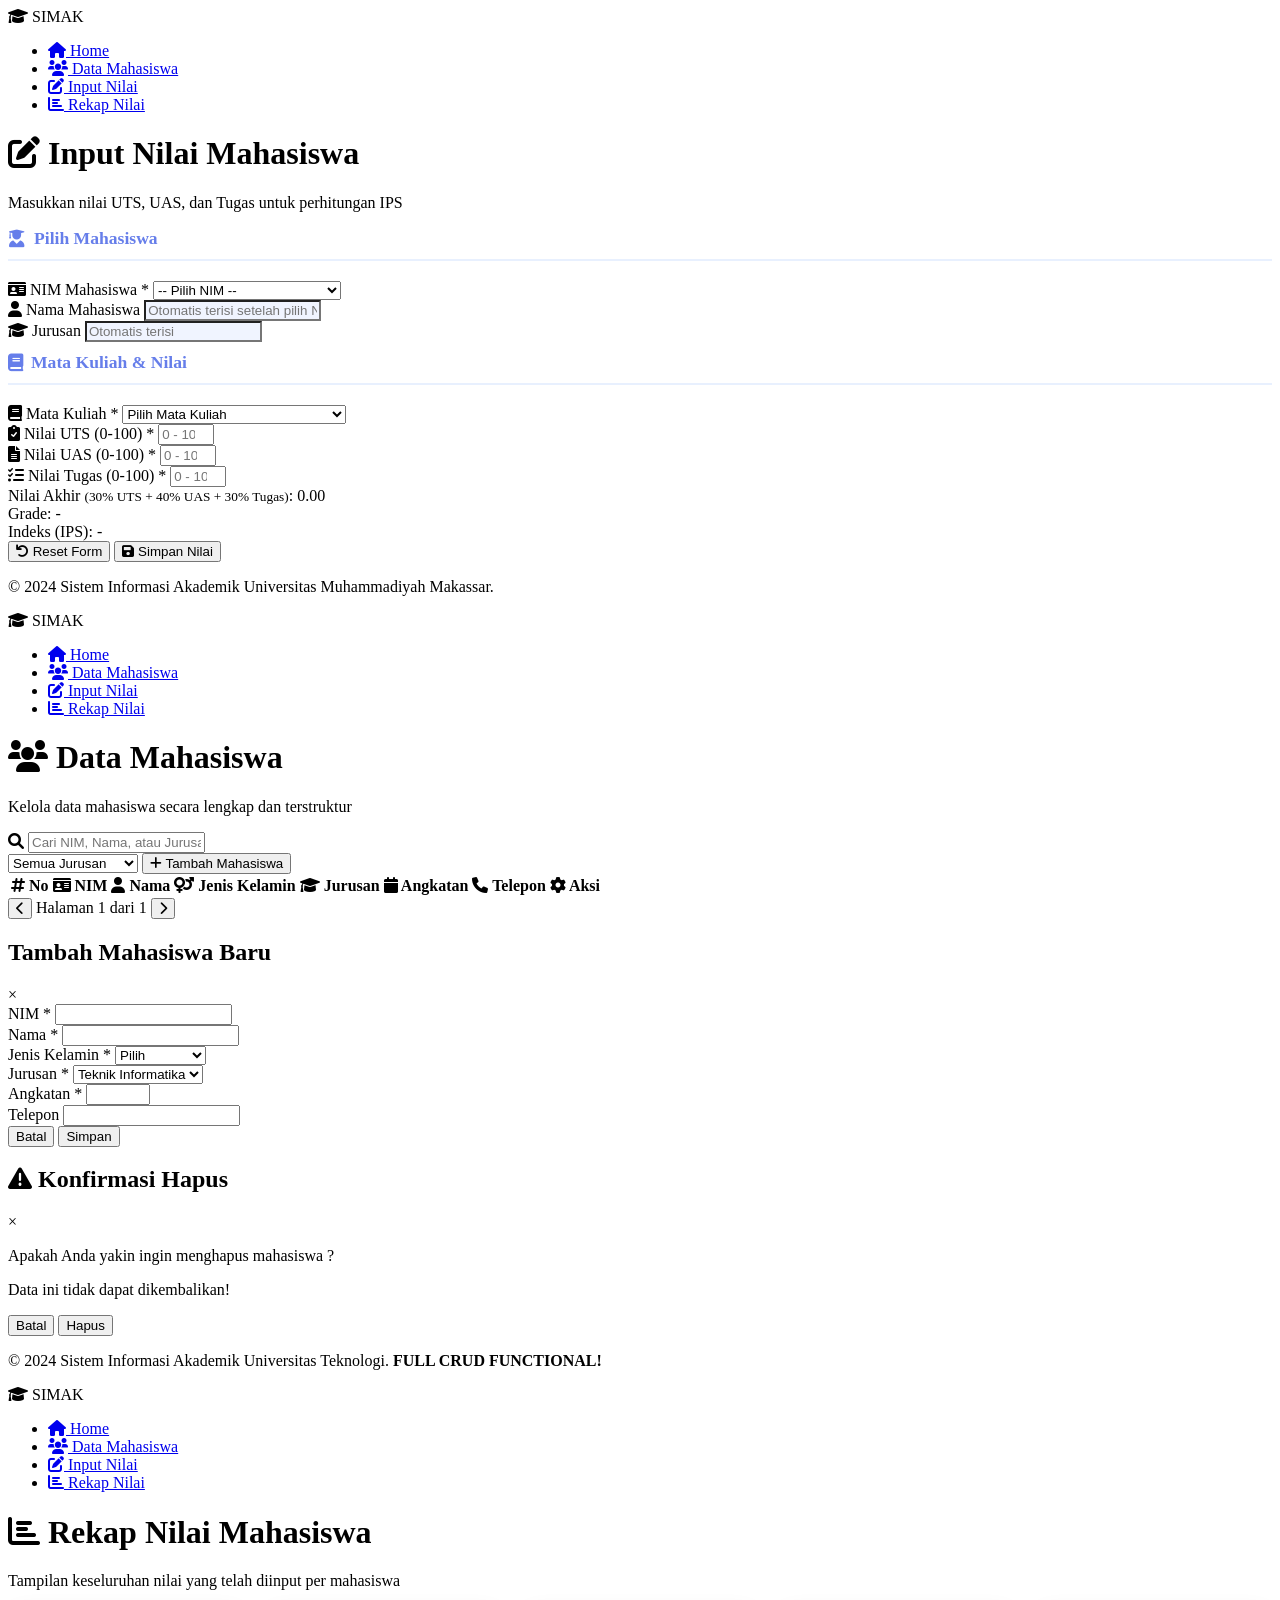
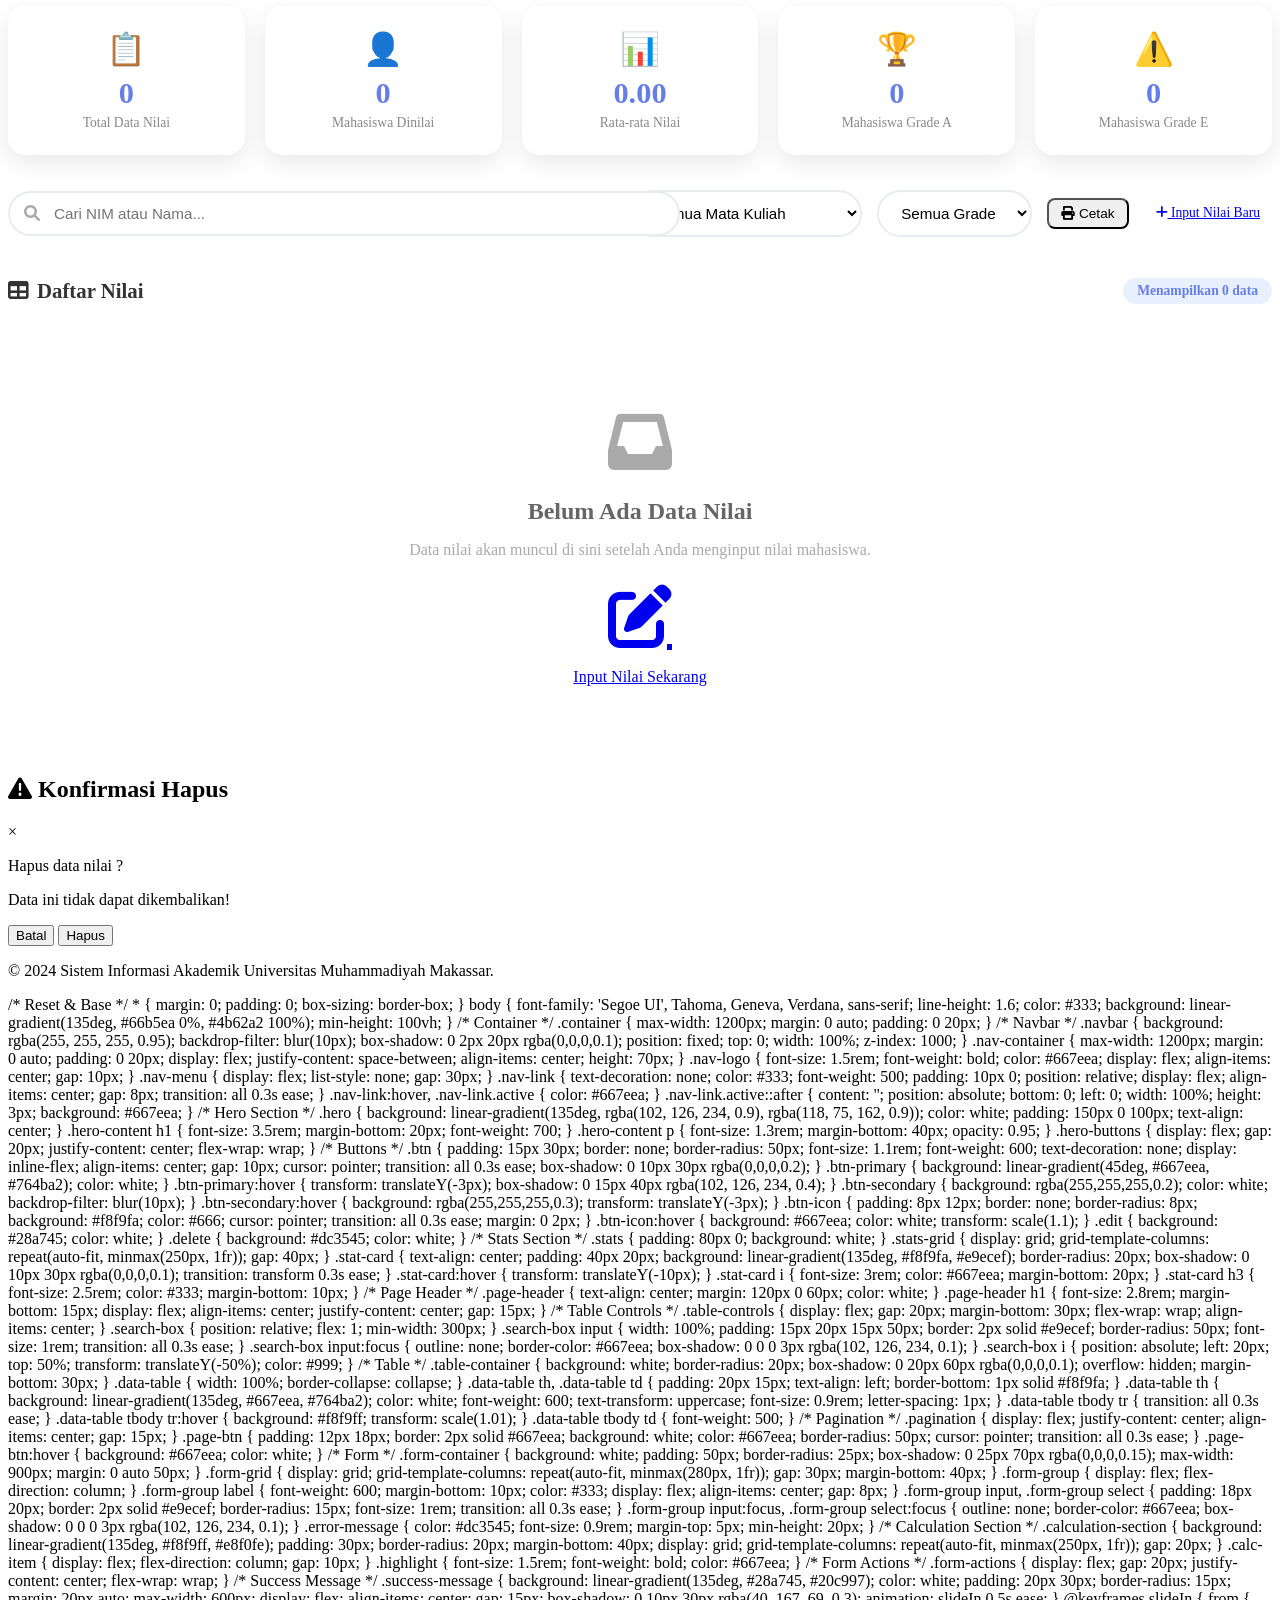
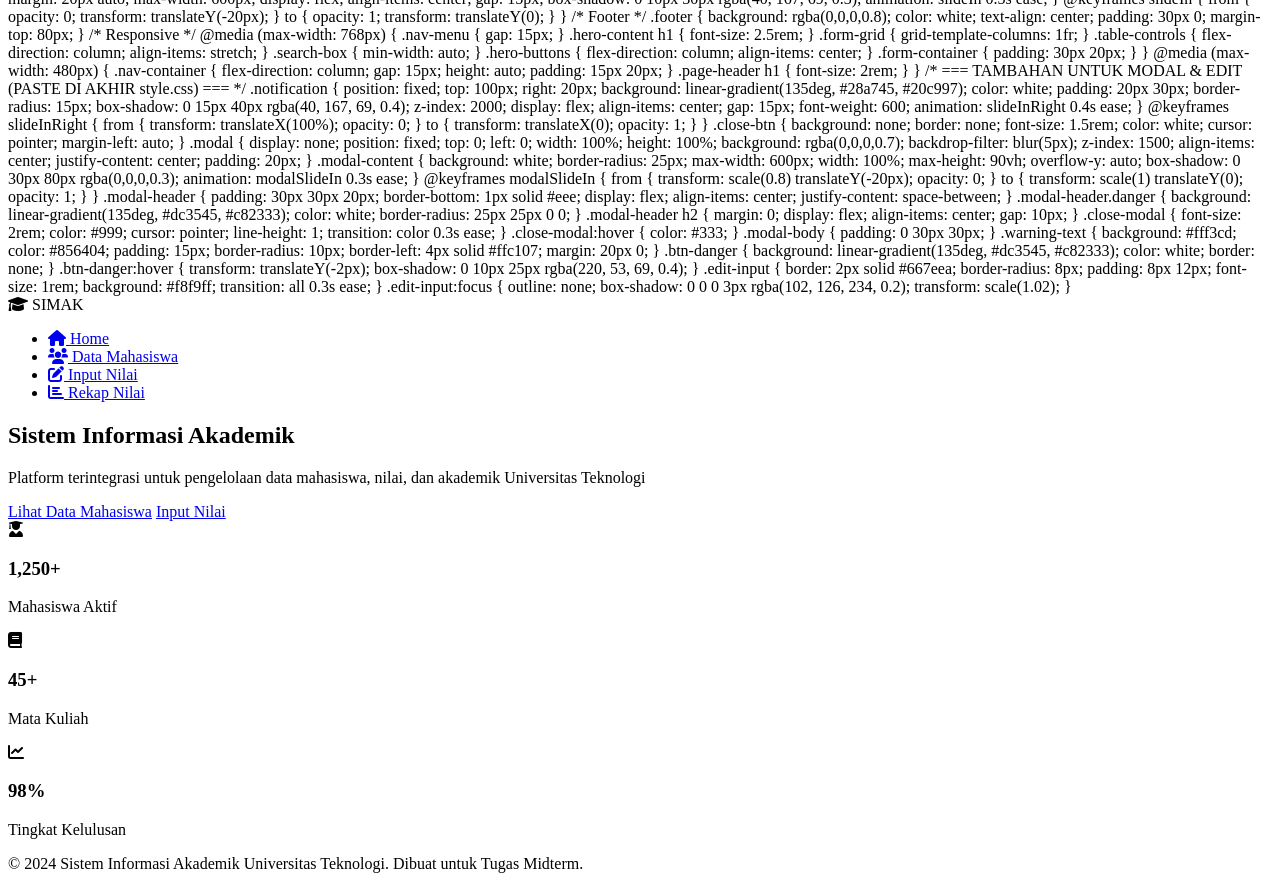
==== input-nilai.html @ 6f0e0223 "Create input-nilai.html" ====
<!DOCTYPE html>
<html lang="id">
<head>
    <meta charset="UTF-8">
    <meta name="viewport" content="width=device-width, initial-scale=1.0">
    <title>Input Nilai - SIMAK</title>
    <link rel="stylesheet" href="style.css">
    <link href="https://cdnjs.cloudflare.com/ajax/libs/font-awesome/6.0.0/css/all.min.css" rel="stylesheet">
</head>
<body>
    <!-- Navbar -->
    <nav class="navbar">
        <div class="nav-container">
            <div class="nav-logo">
                <i class="fas fa-graduation-cap"></i>
                SIMAK
            </div>
            <ul class="nav-menu">
                <li><a href="index.html" class="nav-link"><i class="fas fa-home"></i> Home</a></li>
                <li><a href="mahasiswa.html" class="nav-link"><i class="fas fa-users"></i> Data Mahasiswa</a></li>
                <li><a href="input-nilai.html" class="nav-link active"><i class="fas fa-edit"></i> Input Nilai</a></li>
                <li><a href="nilai.html" class="nav-link"><i class="fas fa-chart-bar"></i> Rekap Nilai</a></li>
            </ul>
        </div>
    </nav>

    <div class="container">
        <!-- Header -->
        <div class="page-header">
            <h1><i class="fas fa-edit"></i> Input Nilai Mahasiswa</h1>
            <p>Masukkan nilai UTS, UAS, dan Tugas untuk perhitungan IPS</p>
        </div>

        <!-- Alert jika tidak ada data mahasiswa -->
        <div id="noStudentAlert" class="no-data-alert" style="display:none;">
            <i class="fas fa-exclamation-circle"></i>
            <div>
                <strong>Belum ada data mahasiswa!</strong>
                <p>Silakan tambahkan data mahasiswa terlebih dahulu sebelum menginput nilai.</p>
                <a href="mahasiswa.html" class="btn btn-primary" style="margin-top:12px; display:inline-flex;">
                    <i class="fas fa-users"></i> Tambah Data Mahasiswa
                </a>
            </div>
        </div>

        <!-- Form Input Nilai -->
        <form class="form-container" id="nilaiForm">
            <!-- Pilih Mahasiswa -->
            <div class="form-section-title"><i class="fas fa-user-graduate"></i> Pilih Mahasiswa</div>
            <div class="form-grid">
                <div class="form-group">
                    <label for="nimSelect"><i class="fas fa-id-card"></i> NIM Mahasiswa *</label>
                    <select id="nimSelect" name="nim" required>
                        <option value="">-- Pilih NIM --</option>
                    </select>
                    <span class="error-message" id="nimError"></span>
                </div>
                <div class="form-group">
                    <label for="namaDisplay"><i class="fas fa-user"></i> Nama Mahasiswa</label>
                    <input type="text" id="namaDisplay" name="nama" readonly placeholder="Otomatis terisi setelah pilih NIM" style="background:#f0f4ff; cursor:not-allowed;">
                </div>
                <div class="form-group">
                    <label for="jurusanDisplay"><i class="fas fa-graduation-cap"></i> Jurusan</label>
                    <input type="text" id="jurusanDisplay" readonly placeholder="Otomatis terisi" style="background:#f0f4ff; cursor:not-allowed;">
                </div>
            </div>

            <!-- Mata Kuliah -->
            <div class="form-section-title"><i class="fas fa-book"></i> Mata Kuliah & Nilai</div>
            <div class="form-grid">
                <div class="form-group">
                    <label for="matkul"><i class="fas fa-book"></i> Mata Kuliah *</label>
                    <select id="matkul" name="matkul" required>
                        <option value="">Pilih Mata Kuliah</option>
                        <option value="Pemrograman Web">Pemrograman Web (3 SKS)</option>
                        <option value="Basis Data">Basis Data (3 SKS)</option>
                        <option value="Algoritma">Struktur Data & Algoritma (3 SKS)</option>
                        <option value="Jaringan">Jaringan Komputer (3 SKS)</option>
                        <option value="AI">Kecerdasan Buatan (3 SKS)</option>
                    </select>
                </div>
                <div class="form-group">
                    <label for="uts"><i class="fas fa-clipboard-check"></i> Nilai UTS (0-100) *</label>
                    <input type="number" id="uts" name="uts" min="0" max="100" required placeholder="0 - 100">
                    <span class="error-message" id="utsError"></span>
                </div>
                <div class="form-group">
                    <label for="uas"><i class="fas fa-file-alt"></i> Nilai UAS (0-100) *</label>
                    <input type="number" id="uas" name="uas" min="0" max="100" required placeholder="0 - 100">
                    <span class="error-message" id="uasError"></span>
                </div>
                <div class="form-group">
                    <label for="tugas"><i class="fas fa-tasks"></i> Nilai Tugas (0-100) *</label>
                    <input type="number" id="tugas" name="tugas" min="0" max="100" required placeholder="0 - 100">
                    <span class="error-message" id="tugasError"></span>
                </div>
            </div>

            <!-- Perhitungan Otomatis -->
            <div class="calculation-section">
                <div class="calc-item">
                    <label>Nilai Akhir <small>(30% UTS + 40% UAS + 30% Tugas)</small>:</label>
                    <span id="nilaiAkhir" class="highlight">0.00</span>
                </div>
                <div class="calc-item">
                    <label>Grade:</label>
                    <span id="grade" class="highlight">-</span>
                </div>
                <div class="calc-item">
                    <label>Indeks (IPS):</label>
                    <span id="indeks" class="highlight">-</span>
                </div>
            </div>

            <!-- Tombol Submit -->
            <div class="form-actions">
                <button type="reset" class="btn btn-secondary" onclick="resetForm()">
                    <i class="fas fa-undo"></i> Reset Form
                </button>
                <button type="submit" class="btn btn-primary">
                    <i class="fas fa-save"></i> Simpan Nilai
                </button>
            </div>
        </form>

        <!-- Success Message -->
        <div id="successMessage" class="success-message" style="display: none;">
            <i class="fas fa-check-circle"></i>
            <span id="successText">Data nilai berhasil disimpan!</span>
            <a href="nilai.html" style="color:white; margin-left:15px; text-decoration:underline;">Lihat Rekap Nilai →</a>
        </div>
    </div>

    <footer class="footer">
        <div class="container">
            <p>&copy; 2024 Sistem Informasi Akademik Universitas Muhammadiyah Makassar.</p>
        </div>
    </footer>

    <style>
        .form-section-title {
            font-size: 1.1rem;
            font-weight: 700;
            color: #667eea;
            margin-bottom: 20px;
            margin-top: 10px;
            display: flex;
            align-items: center;
            gap: 8px;
            border-bottom: 2px solid #e8f0fe;
            padding-bottom: 10px;
        }
        .no-data-alert {
            background: #fff8e1;
            border-left: 5px solid #ffc107;
            border-radius: 15px;
            padding: 25px 30px;
            display: flex;
            align-items: flex-start;
            gap: 20px;
            margin-bottom: 30px;
            max-width: 900px;
            margin: 0 auto 30px;
            color: #7a5c00;
        }
        .no-data-alert i {
            font-size: 2rem;
            color: #ffc107;
            margin-top: 3px;
        }
        .no-data-alert p { margin: 5px 0 0; }
    </style>

    <script>
        // Load students from localStorage
        const defaultStudents = [
            { id: 1, nim: '211001234', nama: 'Budi Santoso', jurusan: 'TI' },
            { id: 2, nim: '211001235', nama: 'Siti Aisyah', jurusan: 'SI' },
            { id: 3, nim: '211001236', nama: 'Ahmad Fauzi', jurusan: 'TK' },
            { id: 4, nim: '221001237', nama: 'Indah Permata', jurusan: 'TI' },
            { id: 5, nim: '221001238', nama: 'Rizky Pratama', jurusan: 'SI' },
            { id: 6, nim: '211001239', nama: 'Novia Sari', jurusan: 'TK' },
            { id: 7, nim: '221001240', nama: 'Doni Setiawan', jurusan: 'TI' },
            { id: 8, nim: '211001241', nama: 'Larasati', jurusan: 'SI' },
            { id: 9, nim: '221001242', nama: 'Fajar Nugroho', jurusan: 'TK' },
            { id: 10, nim: '211001243', nama: 'Melati Putri', jurusan: 'TI' }
        ];

        const jurusanMap = { TI: 'Teknik Informatika', SI: 'Sistem Informasi', TK: 'Teknik Komputer' };

        let students = JSON.parse(localStorage.getItem('students')) || defaultStudents;

        document.addEventListener('DOMContentLoaded', function () {
            populateNimDropdown();
        });

        function populateNimDropdown() {
            const nimSelect = document.getElementById('nimSelect');
            nimSelect.innerHTML = '<option value="">-- Pilih NIM --</option>';

            if (!students || students.length === 0) {
                document.getElementById('noStudentAlert').style.display = 'flex';
                document.getElementById('nilaiForm').style.display = 'none';
                return;
            }

            students.forEach(s => {
                const opt = document.createElement('option');
                opt.value = s.nim;
                opt.textContent = `${s.nim} - ${s.nama}`;
                nimSelect.appendChild(opt);
            });
        }

        // Auto-fill nama & jurusan saat pilih NIM
        document.getElementById('nimSelect').addEventListener('change', function () {
            const nim = this.value;
            const student = students.find(s => s.nim === nim);
            if (student) {
                document.getElementById('namaDisplay').value = student.nama;
                document.getElementById('jurusanDisplay').value = jurusanMap[student.jurusan] || student.jurusan;
            } else {
                document.getElementById('namaDisplay').value = '';
                document.getElementById('jurusanDisplay').value = '';
            }
        });

        // Real-time calculation
        ['uts', 'uas', 'tugas'].forEach(id => {
            document.getElementById(id).addEventListener('input', calculateNilai);
        });

        function calculateNilai() {
            const uts = parseFloat(document.getElementById('uts').value) || 0;
            const uas = parseFloat(document.getElementById('uas').value) || 0;
            const tugas = parseFloat(document.getElementById('tugas').value) || 0;

            const nilaiAkhir = (uts * 0.3) + (uas * 0.4) + (tugas * 0.3);
            document.getElementById('nilaiAkhir').textContent = nilaiAkhir.toFixed(2);

            const grade = getGrade(nilaiAkhir);
            document.getElementById('grade').textContent = grade;
            document.getElementById('indeks').textContent = getIndeks(grade).toFixed(2);
        }

        function getGrade(nilai) {
            if (nilai >= 80) return 'A';
            if (nilai >= 70) return 'B';
            if (nilai >= 60) return 'C';
            if (nilai >= 50) return 'D';
            return 'E';
        }

        function getIndeks(grade) {
            return { 'A': 4, 'B': 3, 'C': 2.5, 'D': 1.5, 'E': 0 }[grade] || 0;
        }

        function resetForm() {
            document.getElementById('namaDisplay').value = '';
            document.getElementById('jurusanDisplay').value = '';
            document.getElementById('nilaiAkhir').textContent = '0.00';
            document.getElementById('grade').textContent = '-';
            document.getElementById('indeks').textContent = '-';
        }

        // Form validation & save
        document.getElementById('nilaiForm').addEventListener('submit', function (e) {
            e.preventDefault();
            let isValid = true;

            const nim = document.getElementById('nimSelect').value;
            if (!nim) {
                document.getElementById('nimError').textContent = 'Pilih NIM mahasiswa terlebih dahulu';
                isValid = false;
            } else {
                document.getElementById('nimError').textContent = '';
            }

            ['uts', 'uas', 'tugas'].forEach(id => {
                const value = parseFloat(document.getElementById(id).value);
                if (isNaN(value) || value < 0 || value > 100) {
                    document.getElementById(id + 'Error').textContent = 'Nilai harus 0-100';
                    isValid = false;
                } else {
                    document.getElementById(id + 'Error').textContent = '';
                }
            });

            if (!isValid) return;

            // Build record
            const student = students.find(s => s.nim === nim);
            const uts = parseFloat(document.getElementById('uts').value);
            const uas = parseFloat(document.getElementById('uas').value);
            const tugas = parseFloat(document.getElementById('tugas').value);
            const nilaiAkhir = (uts * 0.3) + (uas * 0.4) + (tugas * 0.3);
            const grade = getGrade(nilaiAkhir);
            const matkul = document.getElementById('matkul').value;

            const record = {
                id: Date.now(),
                nim: student.nim,
                nama: student.nama,
                jurusan: student.jurusan,
                matkul,
                uts, uas, tugas,
                nilaiAkhir: parseFloat(nilaiAkhir.toFixed(2)),
                grade,
                indeks: getIndeks(grade),
                tanggal: new Date().toLocaleDateString('id-ID')
            };

            // Save to localStorage
            let nilaiData = JSON.parse(localStorage.getItem('nilaiData')) || [];
            // Cek apakah sudah ada nilai untuk NIM + matkul yang sama, kalau ada replace
            const existingIdx = nilaiData.findIndex(n => n.nim === record.nim && n.matkul === record.matkul);
            if (existingIdx >= 0) {
                nilaiData[existingIdx] = record;
            } else {
                nilaiData.push(record);
            }
            localStorage.setItem('nilaiData', JSON.stringify(nilaiData));

            const msg = document.getElementById('successMessage');
            document.getElementById('successText').textContent =
                `Nilai ${student.nama} (${matkul}) berhasil disimpan! Grade: ${grade}`;
            msg.style.display = 'flex';
            setTimeout(() => { msg.style.display = 'none'; }, 5000);

            this.reset();
            resetForm();
        });
    </script>
</body>
</html>

<!DOCTYPE html>
<html lang="id">
<head>
    <meta charset="UTF-8">
    <meta name="viewport" content="width=device-width, initial-scale=1.0">
    <title>Data Mahasiswa - SIMAK</title>
    <link rel="stylesheet" href="style.css">
    <link href="https://cdnjs.cloudflare.com/ajax/libs/font-awesome/6.0.0/css/all.min.css" rel="stylesheet">
</head>
<body>
    <!-- Navbar -->
    <nav class="navbar">
        <div class="nav-container">
            <div class="nav-logo">
                <i class="fas fa-graduation-cap"></i>
                SIMAK
            </div>
            <ul class="nav-menu">
                <li><a href="index.html" class="nav-link"><i class="fas fa-home"></i> Home</a></li>
                <li><a href="mahasiswa.html" class="nav-link active"><i class="fas fa-users"></i> Data Mahasiswa</a></li>
                <li><a href="input-nilai.html" class="nav-link"><i class="fas fa-edit"></i> Input Nilai</a></li>
                <li><a href="nilai.html" class="nav-link"><i class="fas fa-chart-bar"></i> Rekap Nilai</a></li>
            </ul>
        </div>
    </nav>

    <div class="container">
        <!-- Header -->
        <div class="page-header">
            <h1><i class="fas fa-users"></i> Data Mahasiswa</h1>
            <p>Kelola data mahasiswa secara lengkap dan terstruktur</p>
        </div>

        <!-- Notification -->
        <div id="notification" class="notification" style="display: none;">
            <i class="fas fa-check-circle"></i>
            <span id="notificationText"></span>
            <button id="closeNotification" class="close-btn">&times;</button>
        </div>

        <!-- Search & Filter -->
        <div class="table-controls">
            <div class="search-box">
                <i class="fas fa-search"></i>
                <input type="text" id="searchInput" placeholder="Cari NIM, Nama, atau Jurusan...">
            </div>
            <select id="filterJurusan">
                <option value="">Semua Jurusan</option>
                <option value="TI">Teknik Informatika</option>
                <option value="SI">Sistem Informasi</option>
                <option value="TK">Teknik Komputer</option>
            </select>
            <button class="btn btn-primary" onclick="addNewStudent()">
                <i class="fas fa-plus"></i> Tambah Mahasiswa
            </button>
        </div>

        <!-- Tabel Mahasiswa -->
        <div class="table-container">
            <table class="data-table" id="mahasiswaTable">
                <thead>
                    <tr>
                        <th><i class="fas fa-hashtag"></i> No</th>
                        <th><i class="fas fa-id-card"></i> NIM</th>
                        <th><i class="fas fa-user"></i> Nama</th>
                        <th><i class="fas fa-venus-mars"></i> Jenis Kelamin</th>
                        <th><i class="fas fa-graduation-cap"></i> Jurusan</th>
                        <th><i class="fas fa-calendar"></i> Angkatan</th>
                        <th><i class="fas fa-phone"></i> Telepon</th>
                        <th><i class="fas fa-cog"></i> Aksi</th>
                    </tr>
                </thead>
                <tbody id="tableBody">
                    <!-- Data akan di-generate oleh JavaScript -->
                </tbody>
            </table>
        </div>

        <!-- Pagination -->
        <div class="pagination">
            <button class="page-btn" onclick="previousPage()"><i class="fas fa-chevron-left"></i></button>
            <span class="page-info" id="pageInfo">Halaman 1 dari 1</span>
            <button class="page-btn" onclick="nextPage()"><i class="fas fa-chevron-right"></i></button>
        </div>
    </div>

    <!-- Modal Tambah/Edit -->
    <div id="studentModal" class="modal">
        <div class="modal-content">
            <div class="modal-header">
                <h2 id="modalTitle">Tambah Mahasiswa Baru</h2>
                <span class="close-modal" onclick="closeModal()">&times;</span>
            </div>
            <form id="studentForm">
                <div class="form-grid">
                    <div class="form-group">
                        <label>NIM *</label>
                        <input type="text" id="editNim" required pattern="[0-9]{9}">
                    </div>
                    <div class="form-group">
                        <label>Nama *</label>
                        <input type="text" id="editNama" required>
                    </div>
                    <div class="form-group">
                        <label>Jenis Kelamin *</label>
                        <select id="editJenisKelamin" required>
                            <option value="">Pilih</option>
                            <option value="Laki-laki">Laki-laki</option>
                            <option value="Perempuan">Perempuan</option>
                        </select>
                    </div>
                    <div class="form-group">
                        <label>Jurusan *</label>
                        <select id="editJurusan" required>
                            <option value="TI">Teknik Informatika</option>
                            <option value="SI">Sistem Informasi</option>
                            <option value="TK">Teknik Komputer</option>
                        </select>
                    </div>
                    <div class="form-group">
                        <label>Angkatan *</label>
                        <input type="number" id="editAngkatan" min="2010" max="2025" required>
                    </div>
                    <div class="form-group">
                        <label>Telepon</label>
                        <input type="tel" id="editTelepon">
                    </div>
                </div>
                <div class="form-actions">
                    <button type="button" class="btn btn-secondary" onclick="closeModal()">Batal</button>
                    <button type="submit" class="btn btn-primary">Simpan</button>
                </div>
            </form>
        </div>
    </div>

    <!-- Delete Confirmation Modal -->
    <div id="deleteModal" class="modal">
        <div class="modal-content">
            <div class="modal-header danger">
                <h2><i class="fas fa-exclamation-triangle"></i> Konfirmasi Hapus</h2>
                <span class="close-modal" onclick="closeDeleteModal()">&times;</span>
            </div>
            <div class="modal-body">
                <p>Apakah Anda yakin ingin menghapus mahasiswa <strong id="deleteName"></strong>?</p>
                <p class="warning-text">Data ini tidak dapat dikembalikan!</p>
            </div>
            <div class="form-actions">
                <button type="button" class="btn btn-secondary" onclick="closeDeleteModal()">Batal</button>
                <button type="button" class="btn btn-danger" onclick="confirmDelete()">Hapus</button>
            </div>
        </div>
    </div>

    <footer class="footer">
        <div class="container">
            <p>&copy; 2024 Sistem Informasi Akademik Universitas Teknologi. <strong>FULL CRUD FUNCTIONAL!</strong></p>
        </div>
    </footer>

    <script>
        // Data Mahasiswa (Local Storage)
        let students = JSON.parse(localStorage.getItem('students')) || [
            { id: 1, nim: '211001234', nama: 'Budi Santoso', jenisKelamin: 'Laki-laki', jurusan: 'TI', angkatan: 2025, telepon: '08123456789' },
            { id: 2, nim: '211001235', nama: 'Siti Aisyah', jenisKelamin: 'Perempuan', jurusan: 'SI', angkatan: 2025, telepon: '08123456790' },
            { id: 3, nim: '211001236', nama: 'Ahmad Fauzi', jenisKelamin: 'Laki-laki', jurusan: 'TK', angkatan: 2025, telepon: '08123456791' },
            { id: 4, nim: '221001237', nama: 'Indah Permata', jenisKelamin: 'Perempuan', jurusan: 'TI', angkatan: 2025, telepon: '08123456792' },
            { id: 5, nim: '221001238', nama: 'Rizky Pratama', jenisKelamin: 'Laki-laki', jurusan: 'SI', angkatan: 2025, telepon: '08123456793' },
            { id: 6, nim: '211001239', nama: 'Novia Sari', jenisKelamin: 'Perempuan', jurusan: 'TK', angkatan: 2025, telepon: '08123456794' },
            { id: 7, nim: '221001240', nama: 'Doni Setiawan', jenisKelamin: 'Laki-laki', jurusan: 'TI', angkatan: 2024, telepon: '08123456795' },
            { id: 8, nim: '211001241', nama: 'Larasati', jenisKelamin: 'Perempuan', jurusan: 'SI', angkatan: 2025, telepon: '08123456796' },
            { id: 9, nim: '221001242', nama: 'Fajar Nugroho', jenisKelamin: 'Laki-laki', jurusan: 'TK', angkatan: 2025, telepon: '08123456797' },
            { id: 10, nim: '211001243', nama: 'Melati Putri', jenisKelamin: 'Perempuan', jurusan: 'TI', angkatan: 2025, telepon: '08123456798' }
        ];

        let currentPage = 1;
        const itemsPerPage = 5;
        let editingId = null;

        // Initialize
        document.addEventListener('DOMContentLoaded', function() {
            saveData();
            renderTable();
            setupEventListeners();
        });

        // Render Table
        function renderTable() {
            const tbody = document.getElementById('tableBody');
            const startIndex = (currentPage - 1) * itemsPerPage;
            const endIndex = startIndex + itemsPerPage;
            const paginatedStudents = students.slice(startIndex, endIndex);
            
            tbody.innerHTML = '';
            
            paginatedStudents.forEach((student, index) => {
                const row = document.createElement('tr');
                row.innerHTML = `
                    <td>${startIndex + index + 1}</td>
                    <td>${student.nim}</td>
                    <td class="editable" data-field="nama" data-id="${student.id}">${student.nama}</td>
                    <td>${student.jenisKelamin}</td>
                    <td>${student.jurusan}</td>
                    <td>${student.angkatan}</td>
                    <td>${student.telepon || '-'}</td>
                    <td>
                        <button class="btn-icon edit" onclick="editStudent(${student.id})" title="Edit">
                            <i class="fas fa-edit"></i>
                        </button>
                        <button class="btn-icon delete" onclick="showDeleteModal(${student.id}, '${student.nama}')" title="Hapus">
                            <i class="fas fa-trash"></i>
                        </button>
                    </td>
                `;
                tbody.appendChild(row);
            });
            
            updatePagination();
            makeEditable();
        }

        // Make cells editable (double-click nama)
        function makeEditable() {
            const editableCells = document.querySelectorAll('.editable');
            editableCells.forEach(cell => {
                cell.addEventListener('dblclick', function() {
                    if (editingId) return; // Only one edit at a time
                    
                    const studentId = parseInt(this.dataset.id);
                    const field = this.dataset.field;
                    editingId = studentId;
                    
                    const originalValue = this.textContent;
                    const input = document.createElement('input');
                    input.type = 'text';
                    input.value = originalValue;
                    input.className = 'edit-input';
                    input.style.width = '200px';
                    
                    this.textContent = '';
                    this.appendChild(input);
                    input.focus();
                    input.select();
                    
                    input.addEventListener('blur', function() {
                        const newValue = this.value.trim();
                        updateStudentField(studentId, field, newValue || originalValue);
                        this.parentElement.textContent = newValue || originalValue;
                        editingId = null;
                    });
                    
                    input.addEventListener('keypress', function(e) {
                        if (e.key === 'Enter') {
                            this.blur();
                        }
                    });
                });
            });
        }

        // Update single field
        function updateStudentField(id, field, value) {
            const student = students.find(s => s.id === id);
            if (student) {
                student[field] = value;
                saveData();
                showNotification(`Data ${field} berhasil diupdate!`);
            }
        }

        // Edit Student (Full Modal)
        function editStudent(id) {
            const student = students.find(s => s.id === id);
            if (!student) return;
            
            editingId = id;
            document.getElementById('modalTitle').textContent = 'Edit Mahasiswa';
            document.getElementById('editNim').value = student.nim;
            document.getElementById('editNama').value = student.nama;
            document.getElementById('editJenisKelamin').value = student.jenisKelamin;
            document.getElementById('editJurusan').value = student.jurusan;
            document.getElementById('editAngkatan').value = student.angkatan;
            document.getElementById('editTelepon').value = student.telepon || '';
            
            document.getElementById('studentModal').style.display = 'flex';
        }

        // Add New Student
        function addNewStudent() {
            editingId = 'new';
            document.getElementById('modalTitle').textContent = 'Tambah Mahasiswa Baru';
            document.getElementById('studentForm').reset();
            document.getElementById('studentModal').style.display = 'flex';
        }

        // Modal Form Submit
        document.getElementById('studentForm').addEventListener('submit', function(e) {
            e.preventDefault();
            
            const nim = document.getElementById('editNim').value;
            const nama = document.getElementById('editNama').value;
            const jenisKelamin = document.getElementById('editJenisKelamin').value;
            const jurusan = document.getElementById('editJurusan').value;
            const angkatan = document.getElementById('editAngkatan').value;
            const telepon = document.getElementById('editTelepon').value;
            
            if (editingId === 'new') {
                // Add new
                const newId = Math.max(...students.map(s => s.id)) + 1;
                students.push({
                    id: newId,
                    nim, nama, jenisKelamin, jurusan, angkatan: parseInt(angkatan), telepon
                });
                showNotification('Mahasiswa baru berhasil ditambahkan!');
            } else {
                // Update existing
                const student = students.find(s => s.id == editingId);
                if (student) {
                    student.nim = nim;
                    student.nama = nama;
                    student.jenisKelamin = jenisKelamin;
                    student.jurusan = jurusan;
                    student.angkatan = parseInt(angkatan);
                    student.telepon = telepon;
                    showNotification('Data mahasiswa berhasil diupdate!');
                }
            }
            
            saveData();
            renderTable();
            closeModal();
        });

        // Delete Functions
        let deleteId = null;
        function showDeleteModal(id, name) {
            deleteId = id;
            document.getElementById('deleteName').textContent = name;
            document.getElementById('deleteModal').style.display = 'flex';
        }

        function confirmDelete() {
            students = students.filter(s => s.id !== deleteId);
            saveData();
            renderTable();
            closeDeleteModal();
            showNotification('Mahasiswa berhasil dihapus!');
        }

        function closeDeleteModal() {
            document.getElementById('deleteModal').style.display = 'none';
            deleteId = null;
        }

        // Modal Controls
        function closeModal() {
            document.getElementById('studentModal').style.display = 'none';
            editingId = null;
        }

        // Pagination
        function updatePagination() {
            const totalPages = Math.ceil(students.length / itemsPerPage);
            document.getElementById('pageInfo').textContent = `Halaman ${currentPage} dari ${totalPages}`;
        }

        function previousPage() {
            if (currentPage > 1) {
                currentPage--;
                renderTable();
            }
        }

        function nextPage() {
            const totalPages = Math.ceil(students.length / itemsPerPage);
            if (currentPage < totalPages) {
                currentPage++;
                renderTable();
            }
        }

        // Search & Filter
        document.getElementById('searchInput').addEventListener('keyup', function() {
            filterTable();
        });

        document.getElementById('filterJurusan').addEventListener('change', function() {
            filterTable();
        });

        function filterTable() {
            const searchValue = document.getElementById('searchInput').value.toLowerCase();
            const jurusanFilter = document.getElementById('filterJurusan').value.toLowerCase();
            
            // Reset to page 1 on filter
            currentPage = 1;
            
            // Filter students
            let filteredStudents = students.filter(student => {
                const matchesSearch = student.nim.toLowerCase().includes(searchValue) ||
                                    student.nama.toLowerCase().includes(searchValue) ||
                                    student.jurusan.toLowerCase().includes(searchValue);
                const matchesJurusan = !jurusanFilter || student.jurusan.toLowerCase().includes(jurusanFilter);
                return matchesSearch && matchesJurusan;
            });
            
            // Temporary override for filtered data
            renderFilteredTable(filteredStudents);
        }

        function renderFilteredTable(filteredStudents) {
            const tbody = document.getElementById('tableBody');
            const startIndex = (currentPage - 1) * itemsPerPage;
            const endIndex = startIndex + itemsPerPage;
            const paginated = filteredStudents.slice(startIndex, endIndex);
            
            tbody.innerHTML = '';
            paginated.forEach((student, index) => {
                const row = document.createElement('tr');
                row.innerHTML = `
                    <td>${startIndex + index + 1}</td>
                    <td>${student.nim}</td>
                    <td class="editable" data-field="nama" data-id="${student.id}">${student.nama}</td>
                    <td>${student.jenisKelamin}</td>
                    <td>${student.jurusan}</td>
                    <td>${student.angkatan}</td>
                    <td>${student.telepon || '-'}</td>
                    <td>
                        <button class="btn-icon edit" onclick="editStudent(${student.id})">
                            <i class="fas fa-edit"></i>
                        </button>
                        <button class="btn-icon delete" onclick="showDeleteModal(${student.id}, '${student.nama}')">
                            <i class="fas fa-trash"></i>
                        </button>
                    </td>
                `;
                tbody.appendChild(row);
            });
            
            makeEditable();
            updatePaginationFiltered(filteredStudents.length);
        }

        function updatePaginationFiltered(filteredCount) {
            const totalPages = Math.ceil(filteredCount / itemsPerPage);
            document.getElementById('pageInfo').textContent = `Hasil: ${filteredCount} | Halaman ${currentPage} dari ${totalPages}`;
        }

        // Local Storage
        function saveData() {
            localStorage.setItem('students', JSON.stringify(students));
        }

        // Notifications
        function showNotification(message) {
            const notification = document.getElementById('notification');
            document.getElementById('notificationText').textContent = message;
            notification.style.display = 'flex';
            notification.className = 'notification success';
            setTimeout(() => {
                notification.style.display = 'none';
            }, 3000);
        }

        document.getElementById('closeNotification').addEventListener('click', function() {
            document.getElementById('notification').style.display = 'none';
        });

        // Event Listeners
        function setupEventListeners() {
            // Close modals on outside click
            window.onclick = function(event) {
                const studentModal = document.getElementById('studentModal');
                const deleteModal = document.getElementById('deleteModal');
                
                if (event.target === studentModal) closeModal();
                if (event.target === deleteModal) closeDeleteModal();
            }
        }
    </script>
</body>
</html>
<!DOCTYPE html>
<html lang="id">
<head>
    <meta charset="UTF-8">
    <meta name="viewport" content="width=device-width, initial-scale=1.0">
    <title>Rekap Nilai - SIMAK</title>
    <link rel="stylesheet" href="style.css">
    <link href="https://cdnjs.cloudflare.com/ajax/libs/font-awesome/6.0.0/css/all.min.css" rel="stylesheet">
    <style>
        /* Grade badges */
        .badge {
            display: inline-block;
            padding: 4px 14px;
            border-radius: 50px;
            font-weight: 700;
            font-size: 0.9rem;
            letter-spacing: 0.5px;
        }
        .badge-A { background: #d4edda; color: #155724; }
        .badge-B { background: #cce5ff; color: #004085; }
        .badge-C { background: #fff3cd; color: #856404; }
        .badge-D { background: #fde8d0; color: #7a3e00; }
        .badge-E { background: #f8d7da; color: #721c24; }

        /* Summary cards */
        .summary-grid {
            display: grid;
            grid-template-columns: repeat(auto-fit, minmax(180px, 1fr));
            gap: 20px;
            margin-bottom: 35px;
        }
        .summary-card {
            background: white;
            border-radius: 18px;
            padding: 24px 20px;
            text-align: center;
            box-shadow: 0 8px 25px rgba(0,0,0,0.09);
            transition: transform 0.3s ease;
        }
        .summary-card:hover { transform: translateY(-6px); }
        .summary-card .card-icon {
            font-size: 2rem;
            margin-bottom: 10px;
        }
        .summary-card .card-value {
            font-size: 1.9rem;
            font-weight: 800;
            color: #667eea;
            line-height: 1;
        }
        .summary-card .card-label {
            font-size: 0.85rem;
            color: #888;
            margin-top: 6px;
        }

        /* Empty state */
        .empty-state {
            text-align: center;
            padding: 70px 20px;
            color: #aaa;
        }
        .empty-state i { font-size: 4rem; margin-bottom: 20px; display: block; }
        .empty-state h3 { font-size: 1.5rem; color: #666; margin-bottom: 10px; }
        .empty-state p { margin-bottom: 25px; }

        /* Filter bar */
        .filter-bar {
            display: flex;
            gap: 15px;
            flex-wrap: wrap;
            align-items: center;
            margin-bottom: 25px;
        }
        .filter-bar select, .filter-bar input {
            padding: 12px 18px;
            border: 2px solid #e9ecef;
            border-radius: 50px;
            font-size: 0.95rem;
            transition: border-color 0.3s;
            background: white;
        }
        .filter-bar select:focus, .filter-bar input:focus {
            outline: none;
            border-color: #667eea;
        }
        .filter-bar .search-wrap {
            position: relative;
            flex: 1;
            min-width: 220px;
        }
        .filter-bar .search-wrap input {
            width: 100%;
            padding-left: 44px;
        }
        .filter-bar .search-wrap i {
            position: absolute;
            left: 16px;
            top: 50%;
            transform: translateY(-50%);
            color: #aaa;
        }

        /* Table nilai akhir column color */
        .nilai-cell { font-weight: 700; }
        .nilai-high { color: #28a745; }
        .nilai-mid  { color: #fd7e14; }
        .nilai-low  { color: #dc3545; }

        .btn-sm {
            padding: 6px 12px;
            font-size: 0.85rem;
            border-radius: 8px;
        }

        .section-head {
            display: flex;
            justify-content: space-between;
            align-items: center;
            margin-bottom: 20px;
            flex-wrap: wrap;
            gap: 15px;
        }
        .section-head h2 {
            font-size: 1.3rem;
            color: #333;
            display: flex;
            align-items: center;
            gap: 8px;
        }
        .total-badge {
            background: #e8f0fe;
            color: #667eea;
            padding: 5px 14px;
            border-radius: 50px;
            font-size: 0.85rem;
            font-weight: 600;
        }

        /* Print-friendly */
        @media print {
            .navbar, .filter-bar, .form-actions, .btn, footer { display: none !important; }
            body { background: white !important; }
            .table-container { box-shadow: none; }
        }
    </style>
</head>
<body>
    <!-- Navbar -->
    <nav class="navbar">
        <div class="nav-container">
            <div class="nav-logo">
                <i class="fas fa-graduation-cap"></i>
                SIMAK
            </div>
            <ul class="nav-menu">
                <li><a href="index.html" class="nav-link"><i class="fas fa-home"></i> Home</a></li>
                <li><a href="mahasiswa.html" class="nav-link"><i class="fas fa-users"></i> Data Mahasiswa</a></li>
                <li><a href="input-nilai.html" class="nav-link"><i class="fas fa-edit"></i> Input Nilai</a></li>
                <li><a href="nilai.html" class="nav-link active"><i class="fas fa-chart-bar"></i> Rekap Nilai</a></li>
            </ul>
        </div>
    </nav>

    <div class="container">
        <!-- Header -->
        <div class="page-header">
            <h1><i class="fas fa-chart-bar"></i> Rekap Nilai Mahasiswa</h1>
            <p>Tampilan keseluruhan nilai yang telah diinput per mahasiswa</p>
        </div>

        <!-- Summary Cards -->
        <div class="summary-grid" id="summaryGrid">
            <div class="summary-card">
                <div class="card-icon">📋</div>
                <div class="card-value" id="totalEntries">0</div>
                <div class="card-label">Total Data Nilai</div>
            </div>
            <div class="summary-card">
                <div class="card-icon">👤</div>
                <div class="card-value" id="totalMahasiswa">0</div>
                <div class="card-label">Mahasiswa Dinilai</div>
            </div>
            <div class="summary-card">
                <div class="card-icon">📊</div>
                <div class="card-value" id="avgNilai">0.00</div>
                <div class="card-label">Rata-rata Nilai</div>
            </div>
            <div class="summary-card">
                <div class="card-icon">🏆</div>
                <div class="card-value" id="gradeACount">0</div>
                <div class="card-label">Mahasiswa Grade A</div>
            </div>
            <div class="summary-card">
                <div class="card-icon">⚠️</div>
                <div class="card-value" id="gradeECount">0</div>
                <div class="card-label">Mahasiswa Grade E</div>
            </div>
        </div>

        <!-- Filter Bar -->
        <div class="filter-bar">
            <div class="search-wrap">
                <i class="fas fa-search"></i>
                <input type="text" id="searchInput" placeholder="Cari NIM atau Nama...">
            </div>
            <select id="filterMatkul">
                <option value="">Semua Mata Kuliah</option>
                <option value="Pemrograman Web">Pemrograman Web</option>
                <option value="Basis Data">Basis Data</option>
                <option value="Algoritma">Struktur Data & Algoritma</option>
                <option value="Jaringan">Jaringan Komputer</option>
                <option value="AI">Kecerdasan Buatan</option>
            </select>
            <select id="filterGrade">
                <option value="">Semua Grade</option>
                <option value="A">Grade A</option>
                <option value="B">Grade B</option>
                <option value="C">Grade C</option>
                <option value="D">Grade D</option>
                <option value="E">Grade E</option>
            </select>
            <button class="btn btn-secondary btn-sm" onclick="window.print()">
                <i class="fas fa-print"></i> Cetak
            </button>
            <a href="input-nilai.html" class="btn btn-primary btn-sm">
                <i class="fas fa-plus"></i> Input Nilai Baru
            </a>
        </div>

        <!-- Section header + count -->
        <div class="section-head">
            <h2><i class="fas fa-table"></i> Daftar Nilai</h2>
            <span class="total-badge" id="showingCount">Menampilkan 0 data</span>
        </div>

        <!-- Table -->
        <div class="table-container" id="tableWrapper">
            <!-- Empty state shown when no data -->
            <div class="empty-state" id="emptyState">
                <i class="fas fa-inbox"></i>
                <h3>Belum Ada Data Nilai</h3>
                <p>Data nilai akan muncul di sini setelah Anda menginput nilai mahasiswa.</p>
                <a href="input-nilai.html" class="btn btn-primary">
                    <i class="fas fa-edit"></i> Input Nilai Sekarang
                </a>
            </div>

            <table class="data-table" id="nilaiTable" style="display:none;">
                <thead>
                    <tr>
                        <th><i class="fas fa-hashtag"></i> No</th>
                        <th><i class="fas fa-id-card"></i> NIM</th>
                        <th><i class="fas fa-user"></i> Nama</th>
                        <th><i class="fas fa-graduation-cap"></i> Jurusan</th>
                        <th><i class="fas fa-book"></i> Mata Kuliah</th>
                        <th><i class="fas fa-clipboard-check"></i> UTS</th>
                        <th><i class="fas fa-file-alt"></i> UAS</th>
                        <th><i class="fas fa-tasks"></i> Tugas</th>
                        <th><i class="fas fa-calculator"></i> Nilai Akhir</th>
                        <th><i class="fas fa-medal"></i> Grade</th>
                        <th><i class="fas fa-star"></i> Indeks</th>
                        <th><i class="fas fa-calendar"></i> Tanggal</th>
                        <th><i class="fas fa-cog"></i> Aksi</th>
                    </tr>
                </thead>
                <tbody id="tableBody"></tbody>
            </table>
        </div>

        <!-- Pagination -->
        <div class="pagination" id="paginationWrap" style="margin-top:20px; display:none;">
            <button class="page-btn" onclick="changePage(-1)"><i class="fas fa-chevron-left"></i></button>
            <span class="page-info" id="pageInfo">Halaman 1 dari 1</span>
            <button class="page-btn" onclick="changePage(1)"><i class="fas fa-chevron-right"></i></button>
        </div>
    </div>

    <!-- Delete Confirm Modal -->
    <div id="deleteModal" class="modal">
        <div class="modal-content">
            <div class="modal-header danger">
                <h2><i class="fas fa-exclamation-triangle"></i> Konfirmasi Hapus</h2>
                <span class="close-modal" onclick="closeDelete()">&times;</span>
            </div>
            <div class="modal-body">
                <p>Hapus data nilai <strong id="deleteLabel"></strong>?</p>
                <p class="warning-text">Data ini tidak dapat dikembalikan!</p>
            </div>
            <div class="form-actions">
                <button class="btn btn-secondary" onclick="closeDelete()">Batal</button>
                <button class="btn btn-danger" onclick="confirmDelete()">Hapus</button>
            </div>
        </div>
    </div>

    <footer class="footer">
        <div class="container">
            <p>&copy; 2024 Sistem Informasi Akademik Universitas Muhammadiyah Makassar.</p>
        </div>
    </footer>

    <script>
        const jurusanMap = { TI: 'Teknik Informatika', SI: 'Sistem Informasi', TK: 'Teknik Komputer' };
        let nilaiData = [];
        let filteredData = [];
        let currentPage = 1;
        const itemsPerPage = 8;
        let deleteId = null;

        document.addEventListener('DOMContentLoaded', function () {
            loadData();
            renderAll();

            document.getElementById('searchInput').addEventListener('input', applyFilter);
            document.getElementById('filterMatkul').addEventListener('change', applyFilter);
            document.getElementById('filterGrade').addEventListener('change', applyFilter);
        });

        function loadData() {
            nilaiData = JSON.parse(localStorage.getItem('nilaiData')) || [];
        }

        function renderAll() {
            applyFilter();
            renderSummary();
        }

        function renderSummary() {
            document.getElementById('totalEntries').textContent = nilaiData.length;
            const uniqueNim = [...new Set(nilaiData.map(n => n.nim))];
            document.getElementById('totalMahasiswa').textContent = uniqueNim.length;
            const avg = nilaiData.length
                ? (nilaiData.reduce((s, n) => s + n.nilaiAkhir, 0) / nilaiData.length).toFixed(2)
                : '0.00';
            document.getElementById('avgNilai').textContent = avg;
            document.getElementById('gradeACount').textContent = nilaiData.filter(n => n.grade === 'A').length;
            document.getElementById('gradeECount').textContent = nilaiData.filter(n => n.grade === 'E').length;
        }

        function applyFilter() {
            const search = document.getElementById('searchInput').value.toLowerCase();
            const matkul = document.getElementById('filterMatkul').value;
            const grade  = document.getElementById('filterGrade').value;

            filteredData = nilaiData.filter(n => {
                const matchSearch = n.nim.toLowerCase().includes(search) || n.nama.toLowerCase().includes(search);
                const matchMatkul = !matkul || n.matkul === matkul;
                const matchGrade  = !grade  || n.grade === grade;
                return matchSearch && matchMatkul && matchGrade;
            });

            currentPage = 1;
            renderTable();
        }

        function renderTable() {
            const tbody = document.getElementById('tableBody');
            const table = document.getElementById('nilaiTable');
            const empty = document.getElementById('emptyState');
            const pag   = document.getElementById('paginationWrap');

            if (filteredData.length === 0) {
                table.style.display = 'none';
                empty.style.display = 'block';
                pag.style.display = 'none';
                document.getElementById('showingCount').textContent = 'Menampilkan 0 data';
                return;
            }

            empty.style.display = 'none';
            table.style.display = 'table';

            const start = (currentPage - 1) * itemsPerPage;
            const end   = start + itemsPerPage;
            const page  = filteredData.slice(start, end);
            const totalPages = Math.ceil(filteredData.length / itemsPerPage);

            tbody.innerHTML = '';
            page.forEach((n, idx) => {
                const jurusan = jurusanMap[n.jurusan] || n.jurusan;
                const naClass = n.nilaiAkhir >= 70 ? 'nilai-high' : n.nilaiAkhir >= 50 ? 'nilai-mid' : 'nilai-low';
                const row = document.createElement('tr');
                row.innerHTML = `
                    <td>${start + idx + 1}</td>
                    <td><strong>${n.nim}</strong></td>
                    <td>${n.nama}</td>
                    <td><small>${jurusan}</small></td>
                    <td>${n.matkul}</td>
                    <td>${n.uts}</td>
                    <td>${n.uas}</td>
                    <td>${n.tugas}</td>
                    <td class="nilai-cell ${naClass}">${n.nilaiAkhir.toFixed(2)}</td>
                    <td><span class="badge badge-${n.grade}">${n.grade}</span></td>
                    <td>${n.indeks.toFixed(2)}</td>
                    <td><small>${n.tanggal || '-'}</small></td>
                    <td>
                        <button class="btn-icon delete" onclick="showDelete(${n.id}, '${n.nama} - ${n.matkul}')" title="Hapus">
                            <i class="fas fa-trash"></i>
                        </button>
                    </td>
                `;
                tbody.appendChild(row);
            });

            document.getElementById('pageInfo').textContent = `Halaman ${currentPage} dari ${totalPages}`;
            document.getElementById('showingCount').textContent = `Menampilkan ${filteredData.length} data`;
            pag.style.display = totalPages > 1 ? 'flex' : 'none';
        }

        function changePage(dir) {
            const totalPages = Math.ceil(filteredData.length / itemsPerPage);
            currentPage = Math.max(1, Math.min(totalPages, currentPage + dir));
            renderTable();
        }

        // Delete
        function showDelete(id, label) {
            deleteId = id;
            document.getElementById('deleteLabel').textContent = label;
            document.getElementById('deleteModal').style.display = 'flex';
        }

        function confirmDelete() {
            nilaiData = nilaiData.filter(n => n.id !== deleteId);
            localStorage.setItem('nilaiData', JSON.stringify(nilaiData));
            closeDelete();
            renderAll();
        }

        function closeDelete() {
            document.getElementById('deleteModal').style.display = 'none';
            deleteId = null;
        }

        window.onclick = function (e) {
            const m = document.getElementById('deleteModal');
            if (e.target === m) closeDelete();
        };
    </script>
</body>
</html>

/* Reset & Base */
* {
    margin: 0;
    padding: 0;
    box-sizing: border-box;
}

body {
    font-family: 'Segoe UI', Tahoma, Geneva, Verdana, sans-serif;
    line-height: 1.6;
    color: #333;
    background: linear-gradient(135deg, #66b5ea 0%, #4b62a2 100%);
    min-height: 100vh;
}

/* Container */
.container {
    max-width: 1200px;
    margin: 0 auto;
    padding: 0 20px;
}

/* Navbar */
.navbar {
    background: rgba(255, 255, 255, 0.95);
    backdrop-filter: blur(10px);
    box-shadow: 0 2px 20px rgba(0,0,0,0.1);
    position: fixed;
    top: 0;
    width: 100%;
    z-index: 1000;
}

.nav-container {
    max-width: 1200px;
    margin: 0 auto;
    padding: 0 20px;
    display: flex;
    justify-content: space-between;
    align-items: center;
    height: 70px;
}

.nav-logo {
    font-size: 1.5rem;
    font-weight: bold;
    color: #667eea;
    display: flex;
    align-items: center;
    gap: 10px;
}

.nav-menu {
    display: flex;
    list-style: none;
    gap: 30px;
}

.nav-link {
    text-decoration: none;
    color: #333;
    font-weight: 500;
    padding: 10px 0;
    position: relative;
    display: flex;
    align-items: center;
    gap: 8px;
    transition: all 0.3s ease;
}

.nav-link:hover,
.nav-link.active {
    color: #667eea;
}

.nav-link.active::after {
    content: '';
    position: absolute;
    bottom: 0;
    left: 0;
    width: 100%;
    height: 3px;
    background: #667eea;
}

/* Hero Section */
.hero {
    background: linear-gradient(135deg, rgba(102, 126, 234, 0.9), rgba(118, 75, 162, 0.9));
    color: white;
    padding: 150px 0 100px;
    text-align: center;
}

.hero-content h1 {
    font-size: 3.5rem;
    margin-bottom: 20px;
    font-weight: 700;
}

.hero-content p {
    font-size: 1.3rem;
    margin-bottom: 40px;
    opacity: 0.95;
}

.hero-buttons {
    display: flex;
    gap: 20px;
    justify-content: center;
    flex-wrap: wrap;
}

/* Buttons */
.btn {
    padding: 15px 30px;
    border: none;
    border-radius: 50px;
    font-size: 1.1rem;
    font-weight: 600;
    text-decoration: none;
    display: inline-flex;
    align-items: center;
    gap: 10px;
    cursor: pointer;
    transition: all 0.3s ease;
    box-shadow: 0 10px 30px rgba(0,0,0,0.2);
}

.btn-primary {
    background: linear-gradient(45deg, #667eea, #764ba2);
    color: white;
}

.btn-primary:hover {
    transform: translateY(-3px);
    box-shadow: 0 15px 40px rgba(102, 126, 234, 0.4);
}

.btn-secondary {
    background: rgba(255,255,255,0.2);
    color: white;
    backdrop-filter: blur(10px);
}

.btn-secondary:hover {
    background: rgba(255,255,255,0.3);
    transform: translateY(-3px);
}

.btn-icon {
    padding: 8px 12px;
    border: none;
    border-radius: 8px;
    background: #f8f9fa;
    color: #666;
    cursor: pointer;
    transition: all 0.3s ease;
    margin: 0 2px;
}

.btn-icon:hover {
    background: #667eea;
    color: white;
    transform: scale(1.1);
}

.edit { background: #28a745; color: white; }
.delete { background: #dc3545; color: white; }

/* Stats Section */
.stats {
    padding: 80px 0;
    background: white;
}

.stats-grid {
    display: grid;
    grid-template-columns: repeat(auto-fit, minmax(250px, 1fr));
    gap: 40px;
}

.stat-card {
    text-align: center;
    padding: 40px 20px;
    background: linear-gradient(135deg, #f8f9fa, #e9ecef);
    border-radius: 20px;
    box-shadow: 0 10px 30px rgba(0,0,0,0.1);
    transition: transform 0.3s ease;
}

.stat-card:hover {
    transform: translateY(-10px);
}

.stat-card i {
    font-size: 3rem;
    color: #667eea;
    margin-bottom: 20px;
}

.stat-card h3 {
    font-size: 2.5rem;
    color: #333;
    margin-bottom: 10px;
}

/* Page Header */
.page-header {
    text-align: center;
    margin: 120px 0 60px;
    color: white;
}

.page-header h1 {
    font-size: 2.8rem;
    margin-bottom: 15px;
    display: flex;
    align-items: center;
    justify-content: center;
    gap: 15px;
}

/* Table Controls */
.table-controls {
    display: flex;
    gap: 20px;
    margin-bottom: 30px;
    flex-wrap: wrap;
    align-items: center;
}

.search-box {
    position: relative;
    flex: 1;
    min-width: 300px;
}

.search-box input {
    width: 100%;
    padding: 15px 20px 15px 50px;
    border: 2px solid #e9ecef;
    border-radius: 50px;
    font-size: 1rem;
    transition: all 0.3s ease;
}

.search-box input:focus {
    outline: none;
    border-color: #667eea;
    box-shadow: 0 0 0 3px rgba(102, 126, 234, 0.1);
}

.search-box i {
    position: absolute;
    left: 20px;
    top: 50%;
    transform: translateY(-50%);
    color: #999;
}

/* Table */
.table-container {
    background: white;
    border-radius: 20px;
    box-shadow: 0 20px 60px rgba(0,0,0,0.1);
    overflow: hidden;
    margin-bottom: 30px;
}

.data-table {
    width: 100%;
    border-collapse: collapse;
}

.data-table th,
.data-table td {
    padding: 20px 15px;
    text-align: left;
    border-bottom: 1px solid #f8f9fa;
}

.data-table th {
    background: linear-gradient(135deg, #667eea, #764ba2);
    color: white;
    font-weight: 600;
    text-transform: uppercase;
    font-size: 0.9rem;
    letter-spacing: 1px;
}

.data-table tbody tr {
    transition: all 0.3s ease;
}

.data-table tbody tr:hover {
    background: #f8f9ff;
    transform: scale(1.01);
}

.data-table tbody td {
    font-weight: 500;
}

/* Pagination */
.pagination {
    display: flex;
    justify-content: center;
    align-items: center;
    gap: 15px;
}

.page-btn {
    padding: 12px 18px;
    border: 2px solid #667eea;
    background: white;
    color: #667eea;
    border-radius: 50px;
    cursor: pointer;
    transition: all 0.3s ease;
}

.page-btn:hover {
    background: #667eea;
    color: white;
}

/* Form */
.form-container {
    background: white;
    padding: 50px;
    border-radius: 25px;
    box-shadow: 0 25px 70px rgba(0,0,0,0.15);
    max-width: 900px;
    margin: 0 auto 50px;
}

.form-grid {
    display: grid;
    grid-template-columns: repeat(auto-fit, minmax(280px, 1fr));
    gap: 30px;
    margin-bottom: 40px;
}

.form-group {
    display: flex;
    flex-direction: column;
}

.form-group label {
    font-weight: 600;
    margin-bottom: 10px;
    color: #333;
    display: flex;
    align-items: center;
    gap: 8px;
}

.form-group input,
.form-group select {
    padding: 18px 20px;
    border: 2px solid #e9ecef;
    border-radius: 15px;
    font-size: 1rem;
    transition: all 0.3s ease;
}

.form-group input:focus,
.form-group select:focus {
    outline: none;
    border-color: #667eea;
    box-shadow: 0 0 0 3px rgba(102, 126, 234, 0.1);
}

.error-message {
    color: #dc3545;
    font-size: 0.9rem;
    margin-top: 5px;
    min-height: 20px;
}

/* Calculation Section */
.calculation-section {
    background: linear-gradient(135deg, #f8f9ff, #e8f0fe);
    padding: 30px;
    border-radius: 20px;
    margin-bottom: 40px;
    display: grid;
    grid-template-columns: repeat(auto-fit, minmax(250px, 1fr));
    gap: 20px;
}

.calc-item {
    display: flex;
    flex-direction: column;
    gap: 10px;
}

.highlight {
    font-size: 1.5rem;
    font-weight: bold;
    color: #667eea;
}

/* Form Actions */
.form-actions {
    display: flex;
    gap: 20px;
    justify-content: center;
    flex-wrap: wrap;
}

/* Success Message */
.success-message {
    background: linear-gradient(135deg, #28a745, #20c997);
    color: white;
    padding: 20px 30px;
    border-radius: 15px;
    margin: 20px auto;
    max-width: 600px;
    display: flex;
    align-items: center;
    gap: 15px;
    box-shadow: 0 10px 30px rgba(40, 167, 69, 0.3);
    animation: slideIn 0.5s ease;
}

@keyframes slideIn {
    from {
        opacity: 0;
        transform: translateY(-20px);
    }
    to {
        opacity: 1;
        transform: translateY(0);
    }
}

/* Footer */
.footer {
    background: rgba(0,0,0,0.8);
    color: white;
    text-align: center;
    padding: 30px 0;
    margin-top: 80px;
}

/* Responsive */
@media (max-width: 768px) {
    .nav-menu {
        gap: 15px;
    }
    
    .hero-content h1 {
        font-size: 2.5rem;
    }
    
    .form-grid {
        grid-template-columns: 1fr;
    }
    
    .table-controls {
        flex-direction: column;
        align-items: stretch;
    }
    
    .search-box {
        min-width: auto;
    }
    
    .hero-buttons {
        flex-direction: column;
        align-items: center;
    }
    
    .form-container {
        padding: 30px 20px;
    }
}

@media (max-width: 480px) {
    .nav-container {
        flex-direction: column;
        gap: 15px;
        height: auto;
        padding: 15px 20px;
    }
    
    .page-header h1 {
        font-size: 2rem;
    }
}
/* === TAMBAHAN UNTUK MODAL & EDIT (PASTE DI AKHIR style.css) === */
.notification {
    position: fixed;
    top: 100px;
    right: 20px;
    background: linear-gradient(135deg, #28a745, #20c997);
    color: white;
    padding: 20px 30px;
    border-radius: 15px;
    box-shadow: 0 15px 40px rgba(40, 167, 69, 0.4);
    z-index: 2000;
    display: flex;
    align-items: center;
    gap: 15px;
    font-weight: 600;
    animation: slideInRight 0.4s ease;
}

@keyframes slideInRight {
    from { transform: translateX(100%); opacity: 0; }
    to { transform: translateX(0); opacity: 1; }
}

.close-btn {
    background: none;
    border: none;
    font-size: 1.5rem;
    color: white;
    cursor: pointer;
    margin-left: auto;
}

.modal {
    display: none;
    position: fixed;
    top: 0;
    left: 0;
    width: 100%;
    height: 100%;
    background: rgba(0,0,0,0.7);
    backdrop-filter: blur(5px);
    z-index: 1500;
    align-items: center;
    justify-content: center;
    padding: 20px;
}

.modal-content {
    background: white;
    border-radius: 25px;
    max-width: 600px;
    width: 100%;
    max-height: 90vh;
    overflow-y: auto;
    box-shadow: 0 30px 80px rgba(0,0,0,0.3);
    animation: modalSlideIn 0.3s ease;
}

@keyframes modalSlideIn {
    from { transform: scale(0.8) translateY(-20px); opacity: 0; }
    to { transform: scale(1) translateY(0); opacity: 1; }
}

.modal-header {
    padding: 30px 30px 20px;
    border-bottom: 1px solid #eee;
    display: flex;
    align-items: center;
    justify-content: space-between;
}

.modal-header.danger {
    background: linear-gradient(135deg, #dc3545, #c82333);
    color: white;
    border-radius: 25px 25px 0 0;
}

.modal-header h2 {
    margin: 0;
    display: flex;
    align-items: center;
    gap: 10px;
}

.close-modal {
    font-size: 2rem;
    color: #999;
    cursor: pointer;
    line-height: 1;
    transition: color 0.3s ease;
}

.close-modal:hover { color: #333; }

.modal-body {
    padding: 0 30px 30px;
}

.warning-text {
    background: #fff3cd;
    color: #856404;
    padding: 15px;
    border-radius: 10px;
    border-left: 4px solid #ffc107;
    margin: 20px 0;
}

.btn-danger {
    background: linear-gradient(135deg, #dc3545, #c82333);
    color: white;
    border: none;
}

.btn-danger:hover {
    transform: translateY(-2px);
    box-shadow: 0 10px 25px rgba(220, 53, 69, 0.4);
}

.edit-input {
    border: 2px solid #667eea;
    border-radius: 8px;
    padding: 8px 12px;
    font-size: 1rem;
    background: #f8f9ff;
    transition: all 0.3s ease;
}

.edit-input:focus {
    outline: none;
    box-shadow: 0 0 0 3px rgba(102, 126, 234, 0.2);
    transform: scale(1.02);
}
<!DOCTYPE html>
<html lang="id">
<head>
    <meta charset="UTF-8">
    <meta name="viewport" content="width=device-width, initial-scale=1.0">
    <title>Sistem Informasi Akademik - Universitas Muhammadiyah Makassar</title>
    <link rel="stylesheet" href="style.css">
    <link href="https://cdnjs.cloudflare.com/ajax/libs/font-awesome/6.0.0/css/all.min.css" rel="stylesheet">
</head>
<body>
    <!-- Navbar -->
    <nav class="navbar">
        <div class="nav-container">
            <div class="nav-logo">
                <i class="fas fa-graduation-cap"></i>
                SIMAK
            </div>
            <ul class="nav-menu">
                <li><a href="index.html" class="nav-link active"><i class="fas fa-home"></i> Home</a></li>
                <li><a href="mahasiswa.html" class="nav-link"><i class="fas fa-users"></i> Data Mahasiswa</a></li>
                <li><a href="input-nilai.html" class="nav-link"><i class="fas fa-edit"></i> Input Nilai</a></li>
                <li><a href="nilai.html" class="nav-link"><i class="fas fa-chart-bar"></i> Rekap Nilai</a></li>
            </ul>
        </div>
    </nav>

    <!-- Hero Section -->
    <section class="hero">
        <div class="hero-content">
            <h1>Sistem Informasi Akademik</h1>
            <p>Platform terintegrasi untuk pengelolaan data mahasiswa, nilai, dan akademik Universitas Teknologi</p>
            <div class="hero-buttons">
                <a href="mahasiswa.html" class="btn btn-primary">Lihat Data Mahasiswa</a>
                <a href="input-nilai.html" class="btn btn-secondary">Input Nilai</a>
            </div>
        </div>
    </section>

    <!-- Stats Section -->
    <section class="stats">
        <div class="container">
            <div class="stats-grid">
                <div class="stat-card">
                    <i class="fas fa-user-graduate"></i>
                    <h3>1,250+</h3>
                    <p>Mahasiswa Aktif</p>
                </div>
                <div class="stat-card">
                    <i class="fas fa-book"></i>
                    <h3>45+</h3>
                    <p>Mata Kuliah</p>
                </div>
                <div class="stat-card">
                    <i class="fas fa-chart-line"></i>
                    <h3>98%</h3>
                    <p>Tingkat Kelulusan</p>
                </div>
            </div>
        </div>
    </section>

    <!-- Footer -->
    <footer class="footer">
        <div class="container">
            <p>&copy; 2024 Sistem Informasi Akademik Universitas Teknologi. Dibuat untuk Tugas Midterm.</p>
        </div>
    </footer>
</body>
</html>
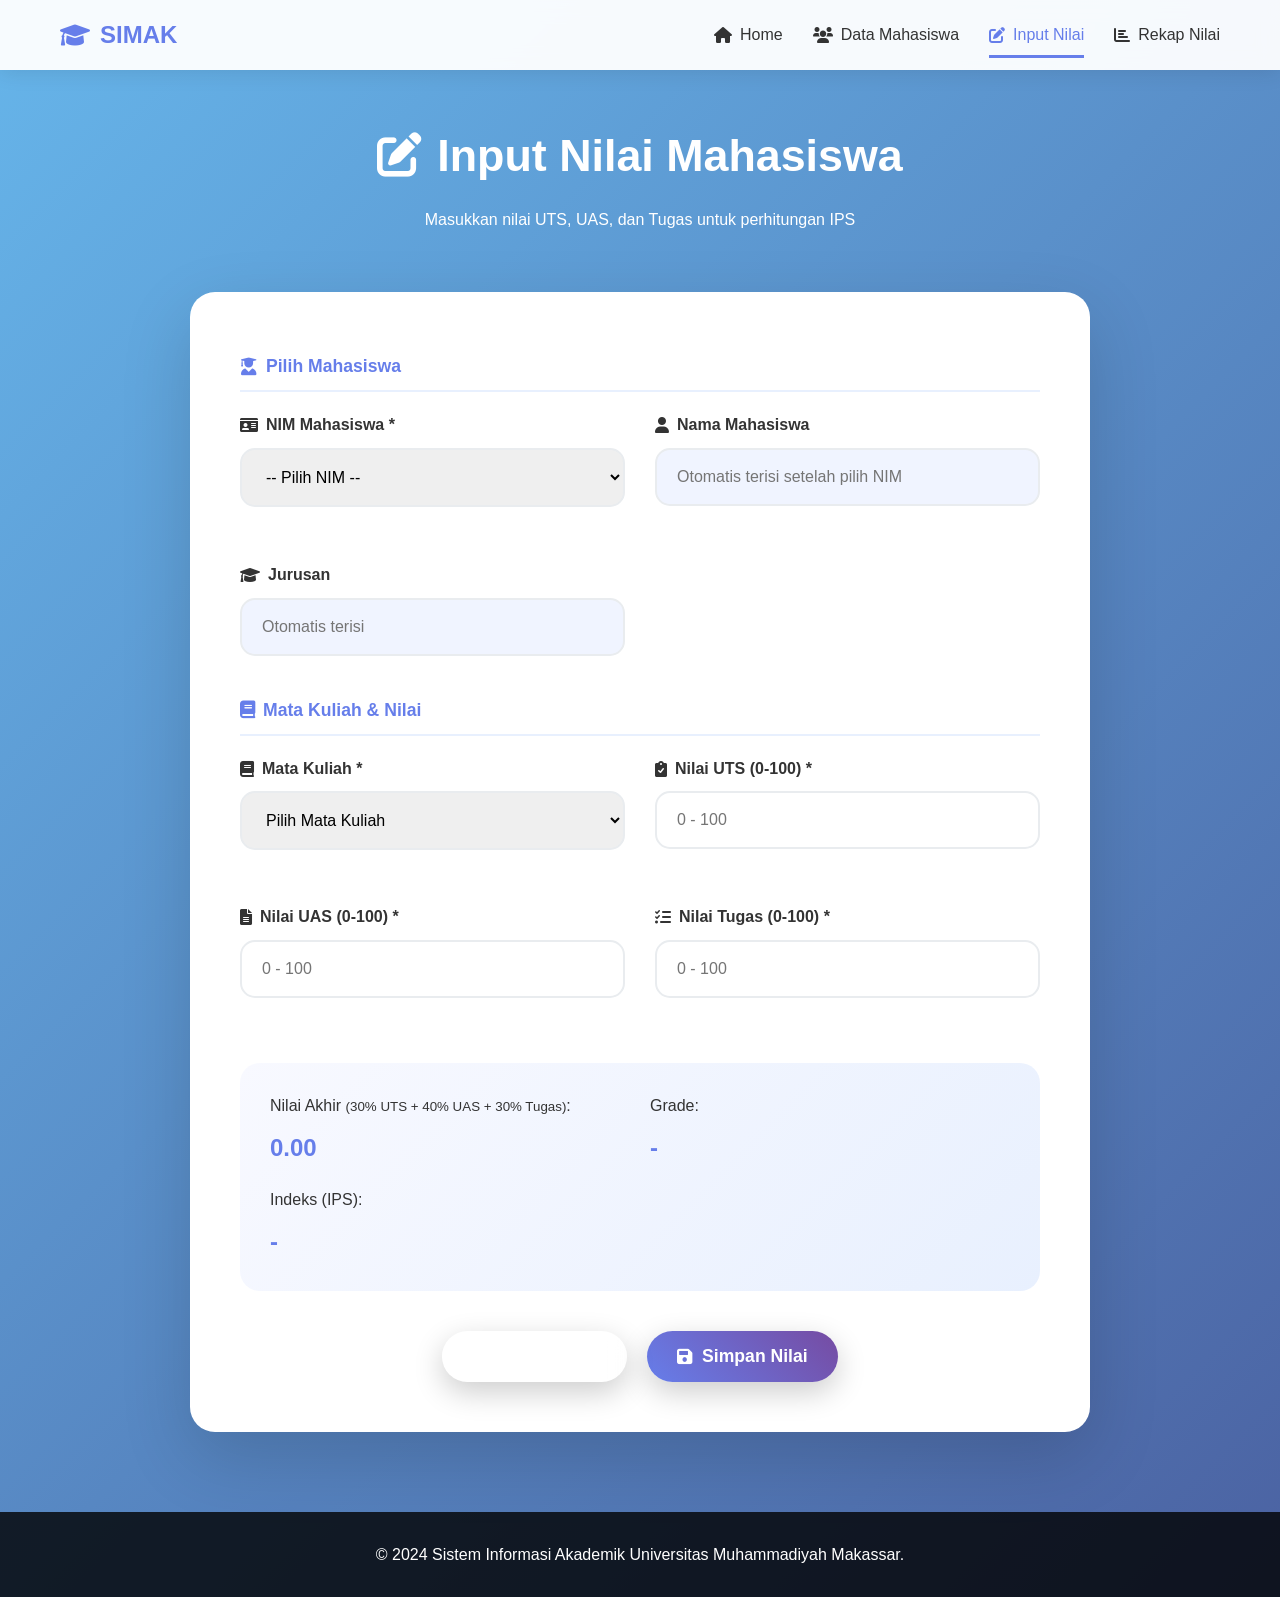
==== commit 2d145229: "Update input-nilai.html" ====
--- a/input-nilai.html
+++ b/input-nilai.html
@@ -333,1621 +333,3 @@
     </script>
 </body>
 </html>
-
-<!DOCTYPE html>
-<html lang="id">
-<head>
-    <meta charset="UTF-8">
-    <meta name="viewport" content="width=device-width, initial-scale=1.0">
-    <title>Data Mahasiswa - SIMAK</title>
-    <link rel="stylesheet" href="style.css">
-    <link href="https://cdnjs.cloudflare.com/ajax/libs/font-awesome/6.0.0/css/all.min.css" rel="stylesheet">
-</head>
-<body>
-    <!-- Navbar -->
-    <nav class="navbar">
-        <div class="nav-container">
-            <div class="nav-logo">
-                <i class="fas fa-graduation-cap"></i>
-                SIMAK
-            </div>
-            <ul class="nav-menu">
-                <li><a href="index.html" class="nav-link"><i class="fas fa-home"></i> Home</a></li>
-                <li><a href="mahasiswa.html" class="nav-link active"><i class="fas fa-users"></i> Data Mahasiswa</a></li>
-                <li><a href="input-nilai.html" class="nav-link"><i class="fas fa-edit"></i> Input Nilai</a></li>
-                <li><a href="nilai.html" class="nav-link"><i class="fas fa-chart-bar"></i> Rekap Nilai</a></li>
-            </ul>
-        </div>
-    </nav>
-
-    <div class="container">
-        <!-- Header -->
-        <div class="page-header">
-            <h1><i class="fas fa-users"></i> Data Mahasiswa</h1>
-            <p>Kelola data mahasiswa secara lengkap dan terstruktur</p>
-        </div>
-
-        <!-- Notification -->
-        <div id="notification" class="notification" style="display: none;">
-            <i class="fas fa-check-circle"></i>
-            <span id="notificationText"></span>
-            <button id="closeNotification" class="close-btn">&times;</button>
-        </div>
-
-        <!-- Search & Filter -->
-        <div class="table-controls">
-            <div class="search-box">
-                <i class="fas fa-search"></i>
-                <input type="text" id="searchInput" placeholder="Cari NIM, Nama, atau Jurusan...">
-            </div>
-            <select id="filterJurusan">
-                <option value="">Semua Jurusan</option>
-                <option value="TI">Teknik Informatika</option>
-                <option value="SI">Sistem Informasi</option>
-                <option value="TK">Teknik Komputer</option>
-            </select>
-            <button class="btn btn-primary" onclick="addNewStudent()">
-                <i class="fas fa-plus"></i> Tambah Mahasiswa
-            </button>
-        </div>
-
-        <!-- Tabel Mahasiswa -->
-        <div class="table-container">
-            <table class="data-table" id="mahasiswaTable">
-                <thead>
-                    <tr>
-                        <th><i class="fas fa-hashtag"></i> No</th>
-                        <th><i class="fas fa-id-card"></i> NIM</th>
-                        <th><i class="fas fa-user"></i> Nama</th>
-                        <th><i class="fas fa-venus-mars"></i> Jenis Kelamin</th>
-                        <th><i class="fas fa-graduation-cap"></i> Jurusan</th>
-                        <th><i class="fas fa-calendar"></i> Angkatan</th>
-                        <th><i class="fas fa-phone"></i> Telepon</th>
-                        <th><i class="fas fa-cog"></i> Aksi</th>
-                    </tr>
-                </thead>
-                <tbody id="tableBody">
-                    <!-- Data akan di-generate oleh JavaScript -->
-                </tbody>
-            </table>
-        </div>
-
-        <!-- Pagination -->
-        <div class="pagination">
-            <button class="page-btn" onclick="previousPage()"><i class="fas fa-chevron-left"></i></button>
-            <span class="page-info" id="pageInfo">Halaman 1 dari 1</span>
-            <button class="page-btn" onclick="nextPage()"><i class="fas fa-chevron-right"></i></button>
-        </div>
-    </div>
-
-    <!-- Modal Tambah/Edit -->
-    <div id="studentModal" class="modal">
-        <div class="modal-content">
-            <div class="modal-header">
-                <h2 id="modalTitle">Tambah Mahasiswa Baru</h2>
-                <span class="close-modal" onclick="closeModal()">&times;</span>
-            </div>
-            <form id="studentForm">
-                <div class="form-grid">
-                    <div class="form-group">
-                        <label>NIM *</label>
-                        <input type="text" id="editNim" required pattern="[0-9]{9}">
-                    </div>
-                    <div class="form-group">
-                        <label>Nama *</label>
-                        <input type="text" id="editNama" required>
-                    </div>
-                    <div class="form-group">
-                        <label>Jenis Kelamin *</label>
-                        <select id="editJenisKelamin" required>
-                            <option value="">Pilih</option>
-                            <option value="Laki-laki">Laki-laki</option>
-                            <option value="Perempuan">Perempuan</option>
-                        </select>
-                    </div>
-                    <div class="form-group">
-                        <label>Jurusan *</label>
-                        <select id="editJurusan" required>
-                            <option value="TI">Teknik Informatika</option>
-                            <option value="SI">Sistem Informasi</option>
-                            <option value="TK">Teknik Komputer</option>
-                        </select>
-                    </div>
-                    <div class="form-group">
-                        <label>Angkatan *</label>
-                        <input type="number" id="editAngkatan" min="2010" max="2025" required>
-                    </div>
-                    <div class="form-group">
-                        <label>Telepon</label>
-                        <input type="tel" id="editTelepon">
-                    </div>
-                </div>
-                <div class="form-actions">
-                    <button type="button" class="btn btn-secondary" onclick="closeModal()">Batal</button>
-                    <button type="submit" class="btn btn-primary">Simpan</button>
-                </div>
-            </form>
-        </div>
-    </div>
-
-    <!-- Delete Confirmation Modal -->
-    <div id="deleteModal" class="modal">
-        <div class="modal-content">
-            <div class="modal-header danger">
-                <h2><i class="fas fa-exclamation-triangle"></i> Konfirmasi Hapus</h2>
-                <span class="close-modal" onclick="closeDeleteModal()">&times;</span>
-            </div>
-            <div class="modal-body">
-                <p>Apakah Anda yakin ingin menghapus mahasiswa <strong id="deleteName"></strong>?</p>
-                <p class="warning-text">Data ini tidak dapat dikembalikan!</p>
-            </div>
-            <div class="form-actions">
-                <button type="button" class="btn btn-secondary" onclick="closeDeleteModal()">Batal</button>
-                <button type="button" class="btn btn-danger" onclick="confirmDelete()">Hapus</button>
-            </div>
-        </div>
-    </div>
-
-    <footer class="footer">
-        <div class="container">
-            <p>&copy; 2024 Sistem Informasi Akademik Universitas Teknologi. <strong>FULL CRUD FUNCTIONAL!</strong></p>
-        </div>
-    </footer>
-
-    <script>
-        // Data Mahasiswa (Local Storage)
-        let students = JSON.parse(localStorage.getItem('students')) || [
-            { id: 1, nim: '211001234', nama: 'Budi Santoso', jenisKelamin: 'Laki-laki', jurusan: 'TI', angkatan: 2025, telepon: '08123456789' },
-            { id: 2, nim: '211001235', nama: 'Siti Aisyah', jenisKelamin: 'Perempuan', jurusan: 'SI', angkatan: 2025, telepon: '08123456790' },
-            { id: 3, nim: '211001236', nama: 'Ahmad Fauzi', jenisKelamin: 'Laki-laki', jurusan: 'TK', angkatan: 2025, telepon: '08123456791' },
-            { id: 4, nim: '221001237', nama: 'Indah Permata', jenisKelamin: 'Perempuan', jurusan: 'TI', angkatan: 2025, telepon: '08123456792' },
-            { id: 5, nim: '221001238', nama: 'Rizky Pratama', jenisKelamin: 'Laki-laki', jurusan: 'SI', angkatan: 2025, telepon: '08123456793' },
-            { id: 6, nim: '211001239', nama: 'Novia Sari', jenisKelamin: 'Perempuan', jurusan: 'TK', angkatan: 2025, telepon: '08123456794' },
-            { id: 7, nim: '221001240', nama: 'Doni Setiawan', jenisKelamin: 'Laki-laki', jurusan: 'TI', angkatan: 2024, telepon: '08123456795' },
-            { id: 8, nim: '211001241', nama: 'Larasati', jenisKelamin: 'Perempuan', jurusan: 'SI', angkatan: 2025, telepon: '08123456796' },
-            { id: 9, nim: '221001242', nama: 'Fajar Nugroho', jenisKelamin: 'Laki-laki', jurusan: 'TK', angkatan: 2025, telepon: '08123456797' },
-            { id: 10, nim: '211001243', nama: 'Melati Putri', jenisKelamin: 'Perempuan', jurusan: 'TI', angkatan: 2025, telepon: '08123456798' }
-        ];
-
-        let currentPage = 1;
-        const itemsPerPage = 5;
-        let editingId = null;
-
-        // Initialize
-        document.addEventListener('DOMContentLoaded', function() {
-            saveData();
-            renderTable();
-            setupEventListeners();
-        });
-
-        // Render Table
-        function renderTable() {
-            const tbody = document.getElementById('tableBody');
-            const startIndex = (currentPage - 1) * itemsPerPage;
-            const endIndex = startIndex + itemsPerPage;
-            const paginatedStudents = students.slice(startIndex, endIndex);
-            
-            tbody.innerHTML = '';
-            
-            paginatedStudents.forEach((student, index) => {
-                const row = document.createElement('tr');
-                row.innerHTML = `
-                    <td>${startIndex + index + 1}</td>
-                    <td>${student.nim}</td>
-                    <td class="editable" data-field="nama" data-id="${student.id}">${student.nama}</td>
-                    <td>${student.jenisKelamin}</td>
-                    <td>${student.jurusan}</td>
-                    <td>${student.angkatan}</td>
-                    <td>${student.telepon || '-'}</td>
-                    <td>
-                        <button class="btn-icon edit" onclick="editStudent(${student.id})" title="Edit">
-                            <i class="fas fa-edit"></i>
-                        </button>
-                        <button class="btn-icon delete" onclick="showDeleteModal(${student.id}, '${student.nama}')" title="Hapus">
-                            <i class="fas fa-trash"></i>
-                        </button>
-                    </td>
-                `;
-                tbody.appendChild(row);
-            });
-            
-            updatePagination();
-            makeEditable();
-        }
-
-        // Make cells editable (double-click nama)
-        function makeEditable() {
-            const editableCells = document.querySelectorAll('.editable');
-            editableCells.forEach(cell => {
-                cell.addEventListener('dblclick', function() {
-                    if (editingId) return; // Only one edit at a time
-                    
-                    const studentId = parseInt(this.dataset.id);
-                    const field = this.dataset.field;
-                    editingId = studentId;
-                    
-                    const originalValue = this.textContent;
-                    const input = document.createElement('input');
-                    input.type = 'text';
-                    input.value = originalValue;
-                    input.className = 'edit-input';
-                    input.style.width = '200px';
-                    
-                    this.textContent = '';
-                    this.appendChild(input);
-                    input.focus();
-                    input.select();
-                    
-                    input.addEventListener('blur', function() {
-                        const newValue = this.value.trim();
-                        updateStudentField(studentId, field, newValue || originalValue);
-                        this.parentElement.textContent = newValue || originalValue;
-                        editingId = null;
-                    });
-                    
-                    input.addEventListener('keypress', function(e) {
-                        if (e.key === 'Enter') {
-                            this.blur();
-                        }
-                    });
-                });
-            });
-        }
-
-        // Update single field
-        function updateStudentField(id, field, value) {
-            const student = students.find(s => s.id === id);
-            if (student) {
-                student[field] = value;
-                saveData();
-                showNotification(`Data ${field} berhasil diupdate!`);
-            }
-        }
-
-        // Edit Student (Full Modal)
-        function editStudent(id) {
-            const student = students.find(s => s.id === id);
-            if (!student) return;
-            
-            editingId = id;
-            document.getElementById('modalTitle').textContent = 'Edit Mahasiswa';
-            document.getElementById('editNim').value = student.nim;
-            document.getElementById('editNama').value = student.nama;
-            document.getElementById('editJenisKelamin').value = student.jenisKelamin;
-            document.getElementById('editJurusan').value = student.jurusan;
-            document.getElementById('editAngkatan').value = student.angkatan;
-            document.getElementById('editTelepon').value = student.telepon || '';
-            
-            document.getElementById('studentModal').style.display = 'flex';
-        }
-
-        // Add New Student
-        function addNewStudent() {
-            editingId = 'new';
-            document.getElementById('modalTitle').textContent = 'Tambah Mahasiswa Baru';
-            document.getElementById('studentForm').reset();
-            document.getElementById('studentModal').style.display = 'flex';
-        }
-
-        // Modal Form Submit
-        document.getElementById('studentForm').addEventListener('submit', function(e) {
-            e.preventDefault();
-            
-            const nim = document.getElementById('editNim').value;
-            const nama = document.getElementById('editNama').value;
-            const jenisKelamin = document.getElementById('editJenisKelamin').value;
-            const jurusan = document.getElementById('editJurusan').value;
-            const angkatan = document.getElementById('editAngkatan').value;
-            const telepon = document.getElementById('editTelepon').value;
-            
-            if (editingId === 'new') {
-                // Add new
-                const newId = Math.max(...students.map(s => s.id)) + 1;
-                students.push({
-                    id: newId,
-                    nim, nama, jenisKelamin, jurusan, angkatan: parseInt(angkatan), telepon
-                });
-                showNotification('Mahasiswa baru berhasil ditambahkan!');
-            } else {
-                // Update existing
-                const student = students.find(s => s.id == editingId);
-                if (student) {
-                    student.nim = nim;
-                    student.nama = nama;
-                    student.jenisKelamin = jenisKelamin;
-                    student.jurusan = jurusan;
-                    student.angkatan = parseInt(angkatan);
-                    student.telepon = telepon;
-                    showNotification('Data mahasiswa berhasil diupdate!');
-                }
-            }
-            
-            saveData();
-            renderTable();
-            closeModal();
-        });
-
-        // Delete Functions
-        let deleteId = null;
-        function showDeleteModal(id, name) {
-            deleteId = id;
-            document.getElementById('deleteName').textContent = name;
-            document.getElementById('deleteModal').style.display = 'flex';
-        }
-
-        function confirmDelete() {
-            students = students.filter(s => s.id !== deleteId);
-            saveData();
-            renderTable();
-            closeDeleteModal();
-            showNotification('Mahasiswa berhasil dihapus!');
-        }
-
-        function closeDeleteModal() {
-            document.getElementById('deleteModal').style.display = 'none';
-            deleteId = null;
-        }
-
-        // Modal Controls
-        function closeModal() {
-            document.getElementById('studentModal').style.display = 'none';
-            editingId = null;
-        }
-
-        // Pagination
-        function updatePagination() {
-            const totalPages = Math.ceil(students.length / itemsPerPage);
-            document.getElementById('pageInfo').textContent = `Halaman ${currentPage} dari ${totalPages}`;
-        }
-
-        function previousPage() {
-            if (currentPage > 1) {
-                currentPage--;
-                renderTable();
-            }
-        }
-
-        function nextPage() {
-            const totalPages = Math.ceil(students.length / itemsPerPage);
-            if (currentPage < totalPages) {
-                currentPage++;
-                renderTable();
-            }
-        }
-
-        // Search & Filter
-        document.getElementById('searchInput').addEventListener('keyup', function() {
-            filterTable();
-        });
-
-        document.getElementById('filterJurusan').addEventListener('change', function() {
-            filterTable();
-        });
-
-        function filterTable() {
-            const searchValue = document.getElementById('searchInput').value.toLowerCase();
-            const jurusanFilter = document.getElementById('filterJurusan').value.toLowerCase();
-            
-            // Reset to page 1 on filter
-            currentPage = 1;
-            
-            // Filter students
-            let filteredStudents = students.filter(student => {
-                const matchesSearch = student.nim.toLowerCase().includes(searchValue) ||
-                                    student.nama.toLowerCase().includes(searchValue) ||
-                                    student.jurusan.toLowerCase().includes(searchValue);
-                const matchesJurusan = !jurusanFilter || student.jurusan.toLowerCase().includes(jurusanFilter);
-                return matchesSearch && matchesJurusan;
-            });
-            
-            // Temporary override for filtered data
-            renderFilteredTable(filteredStudents);
-        }
-
-        function renderFilteredTable(filteredStudents) {
-            const tbody = document.getElementById('tableBody');
-            const startIndex = (currentPage - 1) * itemsPerPage;
-            const endIndex = startIndex + itemsPerPage;
-            const paginated = filteredStudents.slice(startIndex, endIndex);
-            
-            tbody.innerHTML = '';
-            paginated.forEach((student, index) => {
-                const row = document.createElement('tr');
-                row.innerHTML = `
-                    <td>${startIndex + index + 1}</td>
-                    <td>${student.nim}</td>
-                    <td class="editable" data-field="nama" data-id="${student.id}">${student.nama}</td>
-                    <td>${student.jenisKelamin}</td>
-                    <td>${student.jurusan}</td>
-                    <td>${student.angkatan}</td>
-                    <td>${student.telepon || '-'}</td>
-                    <td>
-                        <button class="btn-icon edit" onclick="editStudent(${student.id})">
-                            <i class="fas fa-edit"></i>
-                        </button>
-                        <button class="btn-icon delete" onclick="showDeleteModal(${student.id}, '${student.nama}')">
-                            <i class="fas fa-trash"></i>
-                        </button>
-                    </td>
-                `;
-                tbody.appendChild(row);
-            });
-            
-            makeEditable();
-            updatePaginationFiltered(filteredStudents.length);
-        }
-
-        function updatePaginationFiltered(filteredCount) {
-            const totalPages = Math.ceil(filteredCount / itemsPerPage);
-            document.getElementById('pageInfo').textContent = `Hasil: ${filteredCount} | Halaman ${currentPage} dari ${totalPages}`;
-        }
-
-        // Local Storage
-        function saveData() {
-            localStorage.setItem('students', JSON.stringify(students));
-        }
-
-        // Notifications
-        function showNotification(message) {
-            const notification = document.getElementById('notification');
-            document.getElementById('notificationText').textContent = message;
-            notification.style.display = 'flex';
-            notification.className = 'notification success';
-            setTimeout(() => {
-                notification.style.display = 'none';
-            }, 3000);
-        }
-
-        document.getElementById('closeNotification').addEventListener('click', function() {
-            document.getElementById('notification').style.display = 'none';
-        });
-
-        // Event Listeners
-        function setupEventListeners() {
-            // Close modals on outside click
-            window.onclick = function(event) {
-                const studentModal = document.getElementById('studentModal');
-                const deleteModal = document.getElementById('deleteModal');
-                
-                if (event.target === studentModal) closeModal();
-                if (event.target === deleteModal) closeDeleteModal();
-            }
-        }
-    </script>
-</body>
-</html>
-<!DOCTYPE html>
-<html lang="id">
-<head>
-    <meta charset="UTF-8">
-    <meta name="viewport" content="width=device-width, initial-scale=1.0">
-    <title>Rekap Nilai - SIMAK</title>
-    <link rel="stylesheet" href="style.css">
-    <link href="https://cdnjs.cloudflare.com/ajax/libs/font-awesome/6.0.0/css/all.min.css" rel="stylesheet">
-    <style>
-        /* Grade badges */
-        .badge {
-            display: inline-block;
-            padding: 4px 14px;
-            border-radius: 50px;
-            font-weight: 700;
-            font-size: 0.9rem;
-            letter-spacing: 0.5px;
-        }
-        .badge-A { background: #d4edda; color: #155724; }
-        .badge-B { background: #cce5ff; color: #004085; }
-        .badge-C { background: #fff3cd; color: #856404; }
-        .badge-D { background: #fde8d0; color: #7a3e00; }
-        .badge-E { background: #f8d7da; color: #721c24; }
-
-        /* Summary cards */
-        .summary-grid {
-            display: grid;
-            grid-template-columns: repeat(auto-fit, minmax(180px, 1fr));
-            gap: 20px;
-            margin-bottom: 35px;
-        }
-        .summary-card {
-            background: white;
-            border-radius: 18px;
-            padding: 24px 20px;
-            text-align: center;
-            box-shadow: 0 8px 25px rgba(0,0,0,0.09);
-            transition: transform 0.3s ease;
-        }
-        .summary-card:hover { transform: translateY(-6px); }
-        .summary-card .card-icon {
-            font-size: 2rem;
-            margin-bottom: 10px;
-        }
-        .summary-card .card-value {
-            font-size: 1.9rem;
-            font-weight: 800;
-            color: #667eea;
-            line-height: 1;
-        }
-        .summary-card .card-label {
-            font-size: 0.85rem;
-            color: #888;
-            margin-top: 6px;
-        }
-
-        /* Empty state */
-        .empty-state {
-            text-align: center;
-            padding: 70px 20px;
-            color: #aaa;
-        }
-        .empty-state i { font-size: 4rem; margin-bottom: 20px; display: block; }
-        .empty-state h3 { font-size: 1.5rem; color: #666; margin-bottom: 10px; }
-        .empty-state p { margin-bottom: 25px; }
-
-        /* Filter bar */
-        .filter-bar {
-            display: flex;
-            gap: 15px;
-            flex-wrap: wrap;
-            align-items: center;
-            margin-bottom: 25px;
-        }
-        .filter-bar select, .filter-bar input {
-            padding: 12px 18px;
-            border: 2px solid #e9ecef;
-            border-radius: 50px;
-            font-size: 0.95rem;
-            transition: border-color 0.3s;
-            background: white;
-        }
-        .filter-bar select:focus, .filter-bar input:focus {
-            outline: none;
-            border-color: #667eea;
-        }
-        .filter-bar .search-wrap {
-            position: relative;
-            flex: 1;
-            min-width: 220px;
-        }
-        .filter-bar .search-wrap input {
-            width: 100%;
-            padding-left: 44px;
-        }
-        .filter-bar .search-wrap i {
-            position: absolute;
-            left: 16px;
-            top: 50%;
-            transform: translateY(-50%);
-            color: #aaa;
-        }
-
-        /* Table nilai akhir column color */
-        .nilai-cell { font-weight: 700; }
-        .nilai-high { color: #28a745; }
-        .nilai-mid  { color: #fd7e14; }
-        .nilai-low  { color: #dc3545; }
-
-        .btn-sm {
-            padding: 6px 12px;
-            font-size: 0.85rem;
-            border-radius: 8px;
-        }
-
-        .section-head {
-            display: flex;
-            justify-content: space-between;
-            align-items: center;
-            margin-bottom: 20px;
-            flex-wrap: wrap;
-            gap: 15px;
-        }
-        .section-head h2 {
-            font-size: 1.3rem;
-            color: #333;
-            display: flex;
-            align-items: center;
-            gap: 8px;
-        }
-        .total-badge {
-            background: #e8f0fe;
-            color: #667eea;
-            padding: 5px 14px;
-            border-radius: 50px;
-            font-size: 0.85rem;
-            font-weight: 600;
-        }
-
-        /* Print-friendly */
-        @media print {
-            .navbar, .filter-bar, .form-actions, .btn, footer { display: none !important; }
-            body { background: white !important; }
-            .table-container { box-shadow: none; }
-        }
-    </style>
-</head>
-<body>
-    <!-- Navbar -->
-    <nav class="navbar">
-        <div class="nav-container">
-            <div class="nav-logo">
-                <i class="fas fa-graduation-cap"></i>
-                SIMAK
-            </div>
-            <ul class="nav-menu">
-                <li><a href="index.html" class="nav-link"><i class="fas fa-home"></i> Home</a></li>
-                <li><a href="mahasiswa.html" class="nav-link"><i class="fas fa-users"></i> Data Mahasiswa</a></li>
-                <li><a href="input-nilai.html" class="nav-link"><i class="fas fa-edit"></i> Input Nilai</a></li>
-                <li><a href="nilai.html" class="nav-link active"><i class="fas fa-chart-bar"></i> Rekap Nilai</a></li>
-            </ul>
-        </div>
-    </nav>
-
-    <div class="container">
-        <!-- Header -->
-        <div class="page-header">
-            <h1><i class="fas fa-chart-bar"></i> Rekap Nilai Mahasiswa</h1>
-            <p>Tampilan keseluruhan nilai yang telah diinput per mahasiswa</p>
-        </div>
-
-        <!-- Summary Cards -->
-        <div class="summary-grid" id="summaryGrid">
-            <div class="summary-card">
-                <div class="card-icon">📋</div>
-                <div class="card-value" id="totalEntries">0</div>
-                <div class="card-label">Total Data Nilai</div>
-            </div>
-            <div class="summary-card">
-                <div class="card-icon">👤</div>
-                <div class="card-value" id="totalMahasiswa">0</div>
-                <div class="card-label">Mahasiswa Dinilai</div>
-            </div>
-            <div class="summary-card">
-                <div class="card-icon">📊</div>
-                <div class="card-value" id="avgNilai">0.00</div>
-                <div class="card-label">Rata-rata Nilai</div>
-            </div>
-            <div class="summary-card">
-                <div class="card-icon">🏆</div>
-                <div class="card-value" id="gradeACount">0</div>
-                <div class="card-label">Mahasiswa Grade A</div>
-            </div>
-            <div class="summary-card">
-                <div class="card-icon">⚠️</div>
-                <div class="card-value" id="gradeECount">0</div>
-                <div class="card-label">Mahasiswa Grade E</div>
-            </div>
-        </div>
-
-        <!-- Filter Bar -->
-        <div class="filter-bar">
-            <div class="search-wrap">
-                <i class="fas fa-search"></i>
-                <input type="text" id="searchInput" placeholder="Cari NIM atau Nama...">
-            </div>
-            <select id="filterMatkul">
-                <option value="">Semua Mata Kuliah</option>
-                <option value="Pemrograman Web">Pemrograman Web</option>
-                <option value="Basis Data">Basis Data</option>
-                <option value="Algoritma">Struktur Data & Algoritma</option>
-                <option value="Jaringan">Jaringan Komputer</option>
-                <option value="AI">Kecerdasan Buatan</option>
-            </select>
-            <select id="filterGrade">
-                <option value="">Semua Grade</option>
-                <option value="A">Grade A</option>
-                <option value="B">Grade B</option>
-                <option value="C">Grade C</option>
-                <option value="D">Grade D</option>
-                <option value="E">Grade E</option>
-            </select>
-            <button class="btn btn-secondary btn-sm" onclick="window.print()">
-                <i class="fas fa-print"></i> Cetak
-            </button>
-            <a href="input-nilai.html" class="btn btn-primary btn-sm">
-                <i class="fas fa-plus"></i> Input Nilai Baru
-            </a>
-        </div>
-
-        <!-- Section header + count -->
-        <div class="section-head">
-            <h2><i class="fas fa-table"></i> Daftar Nilai</h2>
-            <span class="total-badge" id="showingCount">Menampilkan 0 data</span>
-        </div>
-
-        <!-- Table -->
-        <div class="table-container" id="tableWrapper">
-            <!-- Empty state shown when no data -->
-            <div class="empty-state" id="emptyState">
-                <i class="fas fa-inbox"></i>
-                <h3>Belum Ada Data Nilai</h3>
-                <p>Data nilai akan muncul di sini setelah Anda menginput nilai mahasiswa.</p>
-                <a href="input-nilai.html" class="btn btn-primary">
-                    <i class="fas fa-edit"></i> Input Nilai Sekarang
-                </a>
-            </div>
-
-            <table class="data-table" id="nilaiTable" style="display:none;">
-                <thead>
-                    <tr>
-                        <th><i class="fas fa-hashtag"></i> No</th>
-                        <th><i class="fas fa-id-card"></i> NIM</th>
-                        <th><i class="fas fa-user"></i> Nama</th>
-                        <th><i class="fas fa-graduation-cap"></i> Jurusan</th>
-                        <th><i class="fas fa-book"></i> Mata Kuliah</th>
-                        <th><i class="fas fa-clipboard-check"></i> UTS</th>
-                        <th><i class="fas fa-file-alt"></i> UAS</th>
-                        <th><i class="fas fa-tasks"></i> Tugas</th>
-                        <th><i class="fas fa-calculator"></i> Nilai Akhir</th>
-                        <th><i class="fas fa-medal"></i> Grade</th>
-                        <th><i class="fas fa-star"></i> Indeks</th>
-                        <th><i class="fas fa-calendar"></i> Tanggal</th>
-                        <th><i class="fas fa-cog"></i> Aksi</th>
-                    </tr>
-                </thead>
-                <tbody id="tableBody"></tbody>
-            </table>
-        </div>
-
-        <!-- Pagination -->
-        <div class="pagination" id="paginationWrap" style="margin-top:20px; display:none;">
-            <button class="page-btn" onclick="changePage(-1)"><i class="fas fa-chevron-left"></i></button>
-            <span class="page-info" id="pageInfo">Halaman 1 dari 1</span>
-            <button class="page-btn" onclick="changePage(1)"><i class="fas fa-chevron-right"></i></button>
-        </div>
-    </div>
-
-    <!-- Delete Confirm Modal -->
-    <div id="deleteModal" class="modal">
-        <div class="modal-content">
-            <div class="modal-header danger">
-                <h2><i class="fas fa-exclamation-triangle"></i> Konfirmasi Hapus</h2>
-                <span class="close-modal" onclick="closeDelete()">&times;</span>
-            </div>
-            <div class="modal-body">
-                <p>Hapus data nilai <strong id="deleteLabel"></strong>?</p>
-                <p class="warning-text">Data ini tidak dapat dikembalikan!</p>
-            </div>
-            <div class="form-actions">
-                <button class="btn btn-secondary" onclick="closeDelete()">Batal</button>
-                <button class="btn btn-danger" onclick="confirmDelete()">Hapus</button>
-            </div>
-        </div>
-    </div>
-
-    <footer class="footer">
-        <div class="container">
-            <p>&copy; 2024 Sistem Informasi Akademik Universitas Muhammadiyah Makassar.</p>
-        </div>
-    </footer>
-
-    <script>
-        const jurusanMap = { TI: 'Teknik Informatika', SI: 'Sistem Informasi', TK: 'Teknik Komputer' };
-        let nilaiData = [];
-        let filteredData = [];
-        let currentPage = 1;
-        const itemsPerPage = 8;
-        let deleteId = null;
-
-        document.addEventListener('DOMContentLoaded', function () {
-            loadData();
-            renderAll();
-
-            document.getElementById('searchInput').addEventListener('input', applyFilter);
-            document.getElementById('filterMatkul').addEventListener('change', applyFilter);
-            document.getElementById('filterGrade').addEventListener('change', applyFilter);
-        });
-
-        function loadData() {
-            nilaiData = JSON.parse(localStorage.getItem('nilaiData')) || [];
-        }
-
-        function renderAll() {
-            applyFilter();
-            renderSummary();
-        }
-
-        function renderSummary() {
-            document.getElementById('totalEntries').textContent = nilaiData.length;
-            const uniqueNim = [...new Set(nilaiData.map(n => n.nim))];
-            document.getElementById('totalMahasiswa').textContent = uniqueNim.length;
-            const avg = nilaiData.length
-                ? (nilaiData.reduce((s, n) => s + n.nilaiAkhir, 0) / nilaiData.length).toFixed(2)
-                : '0.00';
-            document.getElementById('avgNilai').textContent = avg;
-            document.getElementById('gradeACount').textContent = nilaiData.filter(n => n.grade === 'A').length;
-            document.getElementById('gradeECount').textContent = nilaiData.filter(n => n.grade === 'E').length;
-        }
-
-        function applyFilter() {
-            const search = document.getElementById('searchInput').value.toLowerCase();
-            const matkul = document.getElementById('filterMatkul').value;
-            const grade  = document.getElementById('filterGrade').value;
-
-            filteredData = nilaiData.filter(n => {
-                const matchSearch = n.nim.toLowerCase().includes(search) || n.nama.toLowerCase().includes(search);
-                const matchMatkul = !matkul || n.matkul === matkul;
-                const matchGrade  = !grade  || n.grade === grade;
-                return matchSearch && matchMatkul && matchGrade;
-            });
-
-            currentPage = 1;
-            renderTable();
-        }
-
-        function renderTable() {
-            const tbody = document.getElementById('tableBody');
-            const table = document.getElementById('nilaiTable');
-            const empty = document.getElementById('emptyState');
-            const pag   = document.getElementById('paginationWrap');
-
-            if (filteredData.length === 0) {
-                table.style.display = 'none';
-                empty.style.display = 'block';
-                pag.style.display = 'none';
-                document.getElementById('showingCount').textContent = 'Menampilkan 0 data';
-                return;
-            }
-
-            empty.style.display = 'none';
-            table.style.display = 'table';
-
-            const start = (currentPage - 1) * itemsPerPage;
-            const end   = start + itemsPerPage;
-            const page  = filteredData.slice(start, end);
-            const totalPages = Math.ceil(filteredData.length / itemsPerPage);
-
-            tbody.innerHTML = '';
-            page.forEach((n, idx) => {
-                const jurusan = jurusanMap[n.jurusan] || n.jurusan;
-                const naClass = n.nilaiAkhir >= 70 ? 'nilai-high' : n.nilaiAkhir >= 50 ? 'nilai-mid' : 'nilai-low';
-                const row = document.createElement('tr');
-                row.innerHTML = `
-                    <td>${start + idx + 1}</td>
-                    <td><strong>${n.nim}</strong></td>
-                    <td>${n.nama}</td>
-                    <td><small>${jurusan}</small></td>
-                    <td>${n.matkul}</td>
-                    <td>${n.uts}</td>
-                    <td>${n.uas}</td>
-                    <td>${n.tugas}</td>
-                    <td class="nilai-cell ${naClass}">${n.nilaiAkhir.toFixed(2)}</td>
-                    <td><span class="badge badge-${n.grade}">${n.grade}</span></td>
-                    <td>${n.indeks.toFixed(2)}</td>
-                    <td><small>${n.tanggal || '-'}</small></td>
-                    <td>
-                        <button class="btn-icon delete" onclick="showDelete(${n.id}, '${n.nama} - ${n.matkul}')" title="Hapus">
-                            <i class="fas fa-trash"></i>
-                        </button>
-                    </td>
-                `;
-                tbody.appendChild(row);
-            });
-
-            document.getElementById('pageInfo').textContent = `Halaman ${currentPage} dari ${totalPages}`;
-            document.getElementById('showingCount').textContent = `Menampilkan ${filteredData.length} data`;
-            pag.style.display = totalPages > 1 ? 'flex' : 'none';
-        }
-
-        function changePage(dir) {
-            const totalPages = Math.ceil(filteredData.length / itemsPerPage);
-            currentPage = Math.max(1, Math.min(totalPages, currentPage + dir));
-            renderTable();
-        }
-
-        // Delete
-        function showDelete(id, label) {
-            deleteId = id;
-            document.getElementById('deleteLabel').textContent = label;
-            document.getElementById('deleteModal').style.display = 'flex';
-        }
-
-        function confirmDelete() {
-            nilaiData = nilaiData.filter(n => n.id !== deleteId);
-            localStorage.setItem('nilaiData', JSON.stringify(nilaiData));
-            closeDelete();
-            renderAll();
-        }
-
-        function closeDelete() {
-            document.getElementById('deleteModal').style.display = 'none';
-            deleteId = null;
-        }
-
-        window.onclick = function (e) {
-            const m = document.getElementById('deleteModal');
-            if (e.target === m) closeDelete();
-        };
-    </script>
-</body>
-</html>
-
-/* Reset & Base */
-* {
-    margin: 0;
-    padding: 0;
-    box-sizing: border-box;
-}
-
-body {
-    font-family: 'Segoe UI', Tahoma, Geneva, Verdana, sans-serif;
-    line-height: 1.6;
-    color: #333;
-    background: linear-gradient(135deg, #66b5ea 0%, #4b62a2 100%);
-    min-height: 100vh;
-}
-
-/* Container */
-.container {
-    max-width: 1200px;
-    margin: 0 auto;
-    padding: 0 20px;
-}
-
-/* Navbar */
-.navbar {
-    background: rgba(255, 255, 255, 0.95);
-    backdrop-filter: blur(10px);
-    box-shadow: 0 2px 20px rgba(0,0,0,0.1);
-    position: fixed;
-    top: 0;
-    width: 100%;
-    z-index: 1000;
-}
-
-.nav-container {
-    max-width: 1200px;
-    margin: 0 auto;
-    padding: 0 20px;
-    display: flex;
-    justify-content: space-between;
-    align-items: center;
-    height: 70px;
-}
-
-.nav-logo {
-    font-size: 1.5rem;
-    font-weight: bold;
-    color: #667eea;
-    display: flex;
-    align-items: center;
-    gap: 10px;
-}
-
-.nav-menu {
-    display: flex;
-    list-style: none;
-    gap: 30px;
-}
-
-.nav-link {
-    text-decoration: none;
-    color: #333;
-    font-weight: 500;
-    padding: 10px 0;
-    position: relative;
-    display: flex;
-    align-items: center;
-    gap: 8px;
-    transition: all 0.3s ease;
-}
-
-.nav-link:hover,
-.nav-link.active {
-    color: #667eea;
-}
-
-.nav-link.active::after {
-    content: '';
-    position: absolute;
-    bottom: 0;
-    left: 0;
-    width: 100%;
-    height: 3px;
-    background: #667eea;
-}
-
-/* Hero Section */
-.hero {
-    background: linear-gradient(135deg, rgba(102, 126, 234, 0.9), rgba(118, 75, 162, 0.9));
-    color: white;
-    padding: 150px 0 100px;
-    text-align: center;
-}
-
-.hero-content h1 {
-    font-size: 3.5rem;
-    margin-bottom: 20px;
-    font-weight: 700;
-}
-
-.hero-content p {
-    font-size: 1.3rem;
-    margin-bottom: 40px;
-    opacity: 0.95;
-}
-
-.hero-buttons {
-    display: flex;
-    gap: 20px;
-    justify-content: center;
-    flex-wrap: wrap;
-}
-
-/* Buttons */
-.btn {
-    padding: 15px 30px;
-    border: none;
-    border-radius: 50px;
-    font-size: 1.1rem;
-    font-weight: 600;
-    text-decoration: none;
-    display: inline-flex;
-    align-items: center;
-    gap: 10px;
-    cursor: pointer;
-    transition: all 0.3s ease;
-    box-shadow: 0 10px 30px rgba(0,0,0,0.2);
-}
-
-.btn-primary {
-    background: linear-gradient(45deg, #667eea, #764ba2);
-    color: white;
-}
-
-.btn-primary:hover {
-    transform: translateY(-3px);
-    box-shadow: 0 15px 40px rgba(102, 126, 234, 0.4);
-}
-
-.btn-secondary {
-    background: rgba(255,255,255,0.2);
-    color: white;
-    backdrop-filter: blur(10px);
-}
-
-.btn-secondary:hover {
-    background: rgba(255,255,255,0.3);
-    transform: translateY(-3px);
-}
-
-.btn-icon {
-    padding: 8px 12px;
-    border: none;
-    border-radius: 8px;
-    background: #f8f9fa;
-    color: #666;
-    cursor: pointer;
-    transition: all 0.3s ease;
-    margin: 0 2px;
-}
-
-.btn-icon:hover {
-    background: #667eea;
-    color: white;
-    transform: scale(1.1);
-}
-
-.edit { background: #28a745; color: white; }
-.delete { background: #dc3545; color: white; }
-
-/* Stats Section */
-.stats {
-    padding: 80px 0;
-    background: white;
-}
-
-.stats-grid {
-    display: grid;
-    grid-template-columns: repeat(auto-fit, minmax(250px, 1fr));
-    gap: 40px;
-}
-
-.stat-card {
-    text-align: center;
-    padding: 40px 20px;
-    background: linear-gradient(135deg, #f8f9fa, #e9ecef);
-    border-radius: 20px;
-    box-shadow: 0 10px 30px rgba(0,0,0,0.1);
-    transition: transform 0.3s ease;
-}
-
-.stat-card:hover {
-    transform: translateY(-10px);
-}
-
-.stat-card i {
-    font-size: 3rem;
-    color: #667eea;
-    margin-bottom: 20px;
-}
-
-.stat-card h3 {
-    font-size: 2.5rem;
-    color: #333;
-    margin-bottom: 10px;
-}
-
-/* Page Header */
-.page-header {
-    text-align: center;
-    margin: 120px 0 60px;
-    color: white;
-}
-
-.page-header h1 {
-    font-size: 2.8rem;
-    margin-bottom: 15px;
-    display: flex;
-    align-items: center;
-    justify-content: center;
-    gap: 15px;
-}
-
-/* Table Controls */
-.table-controls {
-    display: flex;
-    gap: 20px;
-    margin-bottom: 30px;
-    flex-wrap: wrap;
-    align-items: center;
-}
-
-.search-box {
-    position: relative;
-    flex: 1;
-    min-width: 300px;
-}
-
-.search-box input {
-    width: 100%;
-    padding: 15px 20px 15px 50px;
-    border: 2px solid #e9ecef;
-    border-radius: 50px;
-    font-size: 1rem;
-    transition: all 0.3s ease;
-}
-
-.search-box input:focus {
-    outline: none;
-    border-color: #667eea;
-    box-shadow: 0 0 0 3px rgba(102, 126, 234, 0.1);
-}
-
-.search-box i {
-    position: absolute;
-    left: 20px;
-    top: 50%;
-    transform: translateY(-50%);
-    color: #999;
-}
-
-/* Table */
-.table-container {
-    background: white;
-    border-radius: 20px;
-    box-shadow: 0 20px 60px rgba(0,0,0,0.1);
-    overflow: hidden;
-    margin-bottom: 30px;
-}
-
-.data-table {
-    width: 100%;
-    border-collapse: collapse;
-}
-
-.data-table th,
-.data-table td {
-    padding: 20px 15px;
-    text-align: left;
-    border-bottom: 1px solid #f8f9fa;
-}
-
-.data-table th {
-    background: linear-gradient(135deg, #667eea, #764ba2);
-    color: white;
-    font-weight: 600;
-    text-transform: uppercase;
-    font-size: 0.9rem;
-    letter-spacing: 1px;
-}
-
-.data-table tbody tr {
-    transition: all 0.3s ease;
-}
-
-.data-table tbody tr:hover {
-    background: #f8f9ff;
-    transform: scale(1.01);
-}
-
-.data-table tbody td {
-    font-weight: 500;
-}
-
-/* Pagination */
-.pagination {
-    display: flex;
-    justify-content: center;
-    align-items: center;
-    gap: 15px;
-}
-
-.page-btn {
-    padding: 12px 18px;
-    border: 2px solid #667eea;
-    background: white;
-    color: #667eea;
-    border-radius: 50px;
-    cursor: pointer;
-    transition: all 0.3s ease;
-}
-
-.page-btn:hover {
-    background: #667eea;
-    color: white;
-}
-
-/* Form */
-.form-container {
-    background: white;
-    padding: 50px;
-    border-radius: 25px;
-    box-shadow: 0 25px 70px rgba(0,0,0,0.15);
-    max-width: 900px;
-    margin: 0 auto 50px;
-}
-
-.form-grid {
-    display: grid;
-    grid-template-columns: repeat(auto-fit, minmax(280px, 1fr));
-    gap: 30px;
-    margin-bottom: 40px;
-}
-
-.form-group {
-    display: flex;
-    flex-direction: column;
-}
-
-.form-group label {
-    font-weight: 600;
-    margin-bottom: 10px;
-    color: #333;
-    display: flex;
-    align-items: center;
-    gap: 8px;
-}
-
-.form-group input,
-.form-group select {
-    padding: 18px 20px;
-    border: 2px solid #e9ecef;
-    border-radius: 15px;
-    font-size: 1rem;
-    transition: all 0.3s ease;
-}
-
-.form-group input:focus,
-.form-group select:focus {
-    outline: none;
-    border-color: #667eea;
-    box-shadow: 0 0 0 3px rgba(102, 126, 234, 0.1);
-}
-
-.error-message {
-    color: #dc3545;
-    font-size: 0.9rem;
-    margin-top: 5px;
-    min-height: 20px;
-}
-
-/* Calculation Section */
-.calculation-section {
-    background: linear-gradient(135deg, #f8f9ff, #e8f0fe);
-    padding: 30px;
-    border-radius: 20px;
-    margin-bottom: 40px;
-    display: grid;
-    grid-template-columns: repeat(auto-fit, minmax(250px, 1fr));
-    gap: 20px;
-}
-
-.calc-item {
-    display: flex;
-    flex-direction: column;
-    gap: 10px;
-}
-
-.highlight {
-    font-size: 1.5rem;
-    font-weight: bold;
-    color: #667eea;
-}
-
-/* Form Actions */
-.form-actions {
-    display: flex;
-    gap: 20px;
-    justify-content: center;
-    flex-wrap: wrap;
-}
-
-/* Success Message */
-.success-message {
-    background: linear-gradient(135deg, #28a745, #20c997);
-    color: white;
-    padding: 20px 30px;
-    border-radius: 15px;
-    margin: 20px auto;
-    max-width: 600px;
-    display: flex;
-    align-items: center;
-    gap: 15px;
-    box-shadow: 0 10px 30px rgba(40, 167, 69, 0.3);
-    animation: slideIn 0.5s ease;
-}
-
-@keyframes slideIn {
-    from {
-        opacity: 0;
-        transform: translateY(-20px);
-    }
-    to {
-        opacity: 1;
-        transform: translateY(0);
-    }
-}
-
-/* Footer */
-.footer {
-    background: rgba(0,0,0,0.8);
-    color: white;
-    text-align: center;
-    padding: 30px 0;
-    margin-top: 80px;
-}
-
-/* Responsive */
-@media (max-width: 768px) {
-    .nav-menu {
-        gap: 15px;
-    }
-    
-    .hero-content h1 {
-        font-size: 2.5rem;
-    }
-    
-    .form-grid {
-        grid-template-columns: 1fr;
-    }
-    
-    .table-controls {
-        flex-direction: column;
-        align-items: stretch;
-    }
-    
-    .search-box {
-        min-width: auto;
-    }
-    
-    .hero-buttons {
-        flex-direction: column;
-        align-items: center;
-    }
-    
-    .form-container {
-        padding: 30px 20px;
-    }
-}
-
-@media (max-width: 480px) {
-    .nav-container {
-        flex-direction: column;
-        gap: 15px;
-        height: auto;
-        padding: 15px 20px;
-    }
-    
-    .page-header h1 {
-        font-size: 2rem;
-    }
-}
-/* === TAMBAHAN UNTUK MODAL & EDIT (PASTE DI AKHIR style.css) === */
-.notification {
-    position: fixed;
-    top: 100px;
-    right: 20px;
-    background: linear-gradient(135deg, #28a745, #20c997);
-    color: white;
-    padding: 20px 30px;
-    border-radius: 15px;
-    box-shadow: 0 15px 40px rgba(40, 167, 69, 0.4);
-    z-index: 2000;
-    display: flex;
-    align-items: center;
-    gap: 15px;
-    font-weight: 600;
-    animation: slideInRight 0.4s ease;
-}
-
-@keyframes slideInRight {
-    from { transform: translateX(100%); opacity: 0; }
-    to { transform: translateX(0); opacity: 1; }
-}
-
-.close-btn {
-    background: none;
-    border: none;
-    font-size: 1.5rem;
-    color: white;
-    cursor: pointer;
-    margin-left: auto;
-}
-
-.modal {
-    display: none;
-    position: fixed;
-    top: 0;
-    left: 0;
-    width: 100%;
-    height: 100%;
-    background: rgba(0,0,0,0.7);
-    backdrop-filter: blur(5px);
-    z-index: 1500;
-    align-items: center;
-    justify-content: center;
-    padding: 20px;
-}
-
-.modal-content {
-    background: white;
-    border-radius: 25px;
-    max-width: 600px;
-    width: 100%;
-    max-height: 90vh;
-    overflow-y: auto;
-    box-shadow: 0 30px 80px rgba(0,0,0,0.3);
-    animation: modalSlideIn 0.3s ease;
-}
-
-@keyframes modalSlideIn {
-    from { transform: scale(0.8) translateY(-20px); opacity: 0; }
-    to { transform: scale(1) translateY(0); opacity: 1; }
-}
-
-.modal-header {
-    padding: 30px 30px 20px;
-    border-bottom: 1px solid #eee;
-    display: flex;
-    align-items: center;
-    justify-content: space-between;
-}
-
-.modal-header.danger {
-    background: linear-gradient(135deg, #dc3545, #c82333);
-    color: white;
-    border-radius: 25px 25px 0 0;
-}
-
-.modal-header h2 {
-    margin: 0;
-    display: flex;
-    align-items: center;
-    gap: 10px;
-}
-
-.close-modal {
-    font-size: 2rem;
-    color: #999;
-    cursor: pointer;
-    line-height: 1;
-    transition: color 0.3s ease;
-}
-
-.close-modal:hover { color: #333; }
-
-.modal-body {
-    padding: 0 30px 30px;
-}
-
-.warning-text {
-    background: #fff3cd;
-    color: #856404;
-    padding: 15px;
-    border-radius: 10px;
-    border-left: 4px solid #ffc107;
-    margin: 20px 0;
-}
-
-.btn-danger {
-    background: linear-gradient(135deg, #dc3545, #c82333);
-    color: white;
-    border: none;
-}
-
-.btn-danger:hover {
-    transform: translateY(-2px);
-    box-shadow: 0 10px 25px rgba(220, 53, 69, 0.4);
-}
-
-.edit-input {
-    border: 2px solid #667eea;
-    border-radius: 8px;
-    padding: 8px 12px;
-    font-size: 1rem;
-    background: #f8f9ff;
-    transition: all 0.3s ease;
-}
-
-.edit-input:focus {
-    outline: none;
-    box-shadow: 0 0 0 3px rgba(102, 126, 234, 0.2);
-    transform: scale(1.02);
-}
-<!DOCTYPE html>
-<html lang="id">
-<head>
-    <meta charset="UTF-8">
-    <meta name="viewport" content="width=device-width, initial-scale=1.0">
-    <title>Sistem Informasi Akademik - Universitas Muhammadiyah Makassar</title>
-    <link rel="stylesheet" href="style.css">
-    <link href="https://cdnjs.cloudflare.com/ajax/libs/font-awesome/6.0.0/css/all.min.css" rel="stylesheet">
-</head>
-<body>
-    <!-- Navbar -->
-    <nav class="navbar">
-        <div class="nav-container">
-            <div class="nav-logo">
-                <i class="fas fa-graduation-cap"></i>
-                SIMAK
-            </div>
-            <ul class="nav-menu">
-                <li><a href="index.html" class="nav-link active"><i class="fas fa-home"></i> Home</a></li>
-                <li><a href="mahasiswa.html" class="nav-link"><i class="fas fa-users"></i> Data Mahasiswa</a></li>
-                <li><a href="input-nilai.html" class="nav-link"><i class="fas fa-edit"></i> Input Nilai</a></li>
-                <li><a href="nilai.html" class="nav-link"><i class="fas fa-chart-bar"></i> Rekap Nilai</a></li>
-            </ul>
-        </div>
-    </nav>
-
-    <!-- Hero Section -->
-    <section class="hero">
-        <div class="hero-content">
-            <h1>Sistem Informasi Akademik</h1>
-            <p>Platform terintegrasi untuk pengelolaan data mahasiswa, nilai, dan akademik Universitas Teknologi</p>
-            <div class="hero-buttons">
-                <a href="mahasiswa.html" class="btn btn-primary">Lihat Data Mahasiswa</a>
-                <a href="input-nilai.html" class="btn btn-secondary">Input Nilai</a>
-            </div>
-        </div>
-    </section>
-
-    <!-- Stats Section -->
-    <section class="stats">
-        <div class="container">
-            <div class="stats-grid">
-                <div class="stat-card">
-                    <i class="fas fa-user-graduate"></i>
-                    <h3>1,250+</h3>
-                    <p>Mahasiswa Aktif</p>
-                </div>
-                <div class="stat-card">
-                    <i class="fas fa-book"></i>
-                    <h3>45+</h3>
-                    <p>Mata Kuliah</p>
-                </div>
-                <div class="stat-card">
-                    <i class="fas fa-chart-line"></i>
-                    <h3>98%</h3>
-                    <p>Tingkat Kelulusan</p>
-                </div>
-            </div>
-        </div>
-    </section>
-
-    <!-- Footer -->
-    <footer class="footer">
-        <div class="container">
-            <p>&copy; 2024 Sistem Informasi Akademik Universitas Teknologi. Dibuat untuk Tugas Midterm.</p>
-        </div>
-    </footer>
-</body>
-</html>
--- a/style.css
+++ b/style.css
@@ -0,0 +1,623 @@
+/* Reset & Base */
+* {
+    margin: 0;
+    padding: 0;
+    box-sizing: border-box;
+}
+
+body {
+    font-family: 'Segoe UI', Tahoma, Geneva, Verdana, sans-serif;
+    line-height: 1.6;
+    color: #333;
+    background: linear-gradient(135deg, #66b5ea 0%, #4b62a2 100%);
+    min-height: 100vh;
+}
+
+/* Container */
+.container {
+    max-width: 1200px;
+    margin: 0 auto;
+    padding: 0 20px;
+}
+
+/* Navbar */
+.navbar {
+    background: rgba(255, 255, 255, 0.95);
+    backdrop-filter: blur(10px);
+    box-shadow: 0 2px 20px rgba(0,0,0,0.1);
+    position: fixed;
+    top: 0;
+    width: 100%;
+    z-index: 1000;
+}
+
+.nav-container {
+    max-width: 1200px;
+    margin: 0 auto;
+    padding: 0 20px;
+    display: flex;
+    justify-content: space-between;
+    align-items: center;
+    height: 70px;
+}
+
+.nav-logo {
+    font-size: 1.5rem;
+    font-weight: bold;
+    color: #667eea;
+    display: flex;
+    align-items: center;
+    gap: 10px;
+}
+
+.nav-menu {
+    display: flex;
+    list-style: none;
+    gap: 30px;
+}
+
+.nav-link {
+    text-decoration: none;
+    color: #333;
+    font-weight: 500;
+    padding: 10px 0;
+    position: relative;
+    display: flex;
+    align-items: center;
+    gap: 8px;
+    transition: all 0.3s ease;
+}
+
+.nav-link:hover,
+.nav-link.active {
+    color: #667eea;
+}
+
+.nav-link.active::after {
+    content: '';
+    position: absolute;
+    bottom: 0;
+    left: 0;
+    width: 100%;
+    height: 3px;
+    background: #667eea;
+}
+
+/* Hero Section */
+.hero {
+    background: linear-gradient(135deg, rgba(102, 126, 234, 0.9), rgba(118, 75, 162, 0.9));
+    color: white;
+    padding: 150px 0 100px;
+    text-align: center;
+}
+
+.hero-content h1 {
+    font-size: 3.5rem;
+    margin-bottom: 20px;
+    font-weight: 700;
+}
+
+.hero-content p {
+    font-size: 1.3rem;
+    margin-bottom: 40px;
+    opacity: 0.95;
+}
+
+.hero-buttons {
+    display: flex;
+    gap: 20px;
+    justify-content: center;
+    flex-wrap: wrap;
+}
+
+/* Buttons */
+.btn {
+    padding: 15px 30px;
+    border: none;
+    border-radius: 50px;
+    font-size: 1.1rem;
+    font-weight: 600;
+    text-decoration: none;
+    display: inline-flex;
+    align-items: center;
+    gap: 10px;
+    cursor: pointer;
+    transition: all 0.3s ease;
+    box-shadow: 0 10px 30px rgba(0,0,0,0.2);
+}
+
+.btn-primary {
+    background: linear-gradient(45deg, #667eea, #764ba2);
+    color: white;
+}
+
+.btn-primary:hover {
+    transform: translateY(-3px);
+    box-shadow: 0 15px 40px rgba(102, 126, 234, 0.4);
+}
+
+.btn-secondary {
+    background: rgba(255,255,255,0.2);
+    color: white;
+    backdrop-filter: blur(10px);
+}
+
+.btn-secondary:hover {
+    background: rgba(255,255,255,0.3);
+    transform: translateY(-3px);
+}
+
+.btn-icon {
+    padding: 8px 12px;
+    border: none;
+    border-radius: 8px;
+    background: #f8f9fa;
+    color: #666;
+    cursor: pointer;
+    transition: all 0.3s ease;
+    margin: 0 2px;
+}
+
+.btn-icon:hover {
+    background: #667eea;
+    color: white;
+    transform: scale(1.1);
+}
+
+.edit { background: #28a745; color: white; }
+.delete { background: #dc3545; color: white; }
+
+/* Stats Section */
+.stats {
+    padding: 80px 0;
+    background: white;
+}
+
+.stats-grid {
+    display: grid;
+    grid-template-columns: repeat(auto-fit, minmax(250px, 1fr));
+    gap: 40px;
+}
+
+.stat-card {
+    text-align: center;
+    padding: 40px 20px;
+    background: linear-gradient(135deg, #f8f9fa, #e9ecef);
+    border-radius: 20px;
+    box-shadow: 0 10px 30px rgba(0,0,0,0.1);
+    transition: transform 0.3s ease;
+}
+
+.stat-card:hover {
+    transform: translateY(-10px);
+}
+
+.stat-card i {
+    font-size: 3rem;
+    color: #667eea;
+    margin-bottom: 20px;
+}
+
+.stat-card h3 {
+    font-size: 2.5rem;
+    color: #333;
+    margin-bottom: 10px;
+}
+
+/* Page Header */
+.page-header {
+    text-align: center;
+    margin: 120px 0 60px;
+    color: white;
+}
+
+.page-header h1 {
+    font-size: 2.8rem;
+    margin-bottom: 15px;
+    display: flex;
+    align-items: center;
+    justify-content: center;
+    gap: 15px;
+}
+
+/* Table Controls */
+.table-controls {
+    display: flex;
+    gap: 20px;
+    margin-bottom: 30px;
+    flex-wrap: wrap;
+    align-items: center;
+}
+
+.search-box {
+    position: relative;
+    flex: 1;
+    min-width: 300px;
+}
+
+.search-box input {
+    width: 100%;
+    padding: 15px 20px 15px 50px;
+    border: 2px solid #e9ecef;
+    border-radius: 50px;
+    font-size: 1rem;
+    transition: all 0.3s ease;
+}
+
+.search-box input:focus {
+    outline: none;
+    border-color: #667eea;
+    box-shadow: 0 0 0 3px rgba(102, 126, 234, 0.1);
+}
+
+.search-box i {
+    position: absolute;
+    left: 20px;
+    top: 50%;
+    transform: translateY(-50%);
+    color: #999;
+}
+
+/* Table */
+.table-container {
+    background: white;
+    border-radius: 20px;
+    box-shadow: 0 20px 60px rgba(0,0,0,0.1);
+    overflow: hidden;
+    margin-bottom: 30px;
+}
+
+.data-table {
+    width: 100%;
+    border-collapse: collapse;
+}
+
+.data-table th,
+.data-table td {
+    padding: 20px 15px;
+    text-align: left;
+    border-bottom: 1px solid #f8f9fa;
+}
+
+.data-table th {
+    background: linear-gradient(135deg, #667eea, #764ba2);
+    color: white;
+    font-weight: 600;
+    text-transform: uppercase;
+    font-size: 0.9rem;
+    letter-spacing: 1px;
+}
+
+.data-table tbody tr {
+    transition: all 0.3s ease;
+}
+
+.data-table tbody tr:hover {
+    background: #f8f9ff;
+    transform: scale(1.01);
+}
+
+.data-table tbody td {
+    font-weight: 500;
+}
+
+/* Pagination */
+.pagination {
+    display: flex;
+    justify-content: center;
+    align-items: center;
+    gap: 15px;
+}
+
+.page-btn {
+    padding: 12px 18px;
+    border: 2px solid #667eea;
+    background: white;
+    color: #667eea;
+    border-radius: 50px;
+    cursor: pointer;
+    transition: all 0.3s ease;
+}
+
+.page-btn:hover {
+    background: #667eea;
+    color: white;
+}
+
+/* Form */
+.form-container {
+    background: white;
+    padding: 50px;
+    border-radius: 25px;
+    box-shadow: 0 25px 70px rgba(0,0,0,0.15);
+    max-width: 900px;
+    margin: 0 auto 50px;
+}
+
+.form-grid {
+    display: grid;
+    grid-template-columns: repeat(auto-fit, minmax(280px, 1fr));
+    gap: 30px;
+    margin-bottom: 40px;
+}
+
+.form-group {
+    display: flex;
+    flex-direction: column;
+}
+
+.form-group label {
+    font-weight: 600;
+    margin-bottom: 10px;
+    color: #333;
+    display: flex;
+    align-items: center;
+    gap: 8px;
+}
+
+.form-group input,
+.form-group select {
+    padding: 18px 20px;
+    border: 2px solid #e9ecef;
+    border-radius: 15px;
+    font-size: 1rem;
+    transition: all 0.3s ease;
+}
+
+.form-group input:focus,
+.form-group select:focus {
+    outline: none;
+    border-color: #667eea;
+    box-shadow: 0 0 0 3px rgba(102, 126, 234, 0.1);
+}
+
+.error-message {
+    color: #dc3545;
+    font-size: 0.9rem;
+    margin-top: 5px;
+    min-height: 20px;
+}
+
+/* Calculation Section */
+.calculation-section {
+    background: linear-gradient(135deg, #f8f9ff, #e8f0fe);
+    padding: 30px;
+    border-radius: 20px;
+    margin-bottom: 40px;
+    display: grid;
+    grid-template-columns: repeat(auto-fit, minmax(250px, 1fr));
+    gap: 20px;
+}
+
+.calc-item {
+    display: flex;
+    flex-direction: column;
+    gap: 10px;
+}
+
+.highlight {
+    font-size: 1.5rem;
+    font-weight: bold;
+    color: #667eea;
+}
+
+/* Form Actions */
+.form-actions {
+    display: flex;
+    gap: 20px;
+    justify-content: center;
+    flex-wrap: wrap;
+}
+
+/* Success Message */
+.success-message {
+    background: linear-gradient(135deg, #28a745, #20c997);
+    color: white;
+    padding: 20px 30px;
+    border-radius: 15px;
+    margin: 20px auto;
+    max-width: 600px;
+    display: flex;
+    align-items: center;
+    gap: 15px;
+    box-shadow: 0 10px 30px rgba(40, 167, 69, 0.3);
+    animation: slideIn 0.5s ease;
+}
+
+@keyframes slideIn {
+    from {
+        opacity: 0;
+        transform: translateY(-20px);
+    }
+    to {
+        opacity: 1;
+        transform: translateY(0);
+    }
+}
+
+/* Footer */
+.footer {
+    background: rgba(0,0,0,0.8);
+    color: white;
+    text-align: center;
+    padding: 30px 0;
+    margin-top: 80px;
+}
+
+/* Responsive */
+@media (max-width: 768px) {
+    .nav-menu {
+        gap: 15px;
+    }
+    
+    .hero-content h1 {
+        font-size: 2.5rem;
+    }
+    
+    .form-grid {
+        grid-template-columns: 1fr;
+    }
+    
+    .table-controls {
+        flex-direction: column;
+        align-items: stretch;
+    }
+    
+    .search-box {
+        min-width: auto;
+    }
+    
+    .hero-buttons {
+        flex-direction: column;
+        align-items: center;
+    }
+    
+    .form-container {
+        padding: 30px 20px;
+    }
+}
+
+@media (max-width: 480px) {
+    .nav-container {
+        flex-direction: column;
+        gap: 15px;
+        height: auto;
+        padding: 15px 20px;
+    }
+    
+    .page-header h1 {
+        font-size: 2rem;
+    }
+}
+/* === TAMBAHAN UNTUK MODAL & EDIT (PASTE DI AKHIR style.css) === */
+.notification {
+    position: fixed;
+    top: 100px;
+    right: 20px;
+    background: linear-gradient(135deg, #28a745, #20c997);
+    color: white;
+    padding: 20px 30px;
+    border-radius: 15px;
+    box-shadow: 0 15px 40px rgba(40, 167, 69, 0.4);
+    z-index: 2000;
+    display: flex;
+    align-items: center;
+    gap: 15px;
+    font-weight: 600;
+    animation: slideInRight 0.4s ease;
+}
+
+@keyframes slideInRight {
+    from { transform: translateX(100%); opacity: 0; }
+    to { transform: translateX(0); opacity: 1; }
+}
+
+.close-btn {
+    background: none;
+    border: none;
+    font-size: 1.5rem;
+    color: white;
+    cursor: pointer;
+    margin-left: auto;
+}
+
+.modal {
+    display: none;
+    position: fixed;
+    top: 0;
+    left: 0;
+    width: 100%;
+    height: 100%;
+    background: rgba(0,0,0,0.7);
+    backdrop-filter: blur(5px);
+    z-index: 1500;
+    align-items: center;
+    justify-content: center;
+    padding: 20px;
+}
+
+.modal-content {
+    background: white;
+    border-radius: 25px;
+    max-width: 600px;
+    width: 100%;
+    max-height: 90vh;
+    overflow-y: auto;
+    box-shadow: 0 30px 80px rgba(0,0,0,0.3);
+    animation: modalSlideIn 0.3s ease;
+}
+
+@keyframes modalSlideIn {
+    from { transform: scale(0.8) translateY(-20px); opacity: 0; }
+    to { transform: scale(1) translateY(0); opacity: 1; }
+}
+
+.modal-header {
+    padding: 30px 30px 20px;
+    border-bottom: 1px solid #eee;
+    display: flex;
+    align-items: center;
+    justify-content: space-between;
+}
+
+.modal-header.danger {
+    background: linear-gradient(135deg, #dc3545, #c82333);
+    color: white;
+    border-radius: 25px 25px 0 0;
+}
+
+.modal-header h2 {
+    margin: 0;
+    display: flex;
+    align-items: center;
+    gap: 10px;
+}
+
+.close-modal {
+    font-size: 2rem;
+    color: #999;
+    cursor: pointer;
+    line-height: 1;
+    transition: color 0.3s ease;
+}
+
+.close-modal:hover { color: #333; }
+
+.modal-body {
+    padding: 0 30px 30px;
+}
+
+.warning-text {
+    background: #fff3cd;
+    color: #856404;
+    padding: 15px;
+    border-radius: 10px;
+    border-left: 4px solid #ffc107;
+    margin: 20px 0;
+}
+
+.btn-danger {
+    background: linear-gradient(135deg, #dc3545, #c82333);
+    color: white;
+    border: none;
+}
+
+.btn-danger:hover {
+    transform: translateY(-2px);
+    box-shadow: 0 10px 25px rgba(220, 53, 69, 0.4);
+}
+
+.edit-input {
+    border: 2px solid #667eea;
+    border-radius: 8px;
+    padding: 8px 12px;
+    font-size: 1rem;
+    background: #f8f9ff;
+    transition: all 0.3s ease;
+}
+
+.edit-input:focus {
+    outline: none;
+    box-shadow: 0 0 0 3px rgba(102, 126, 234, 0.2);
+    transform: scale(1.02);
+}
